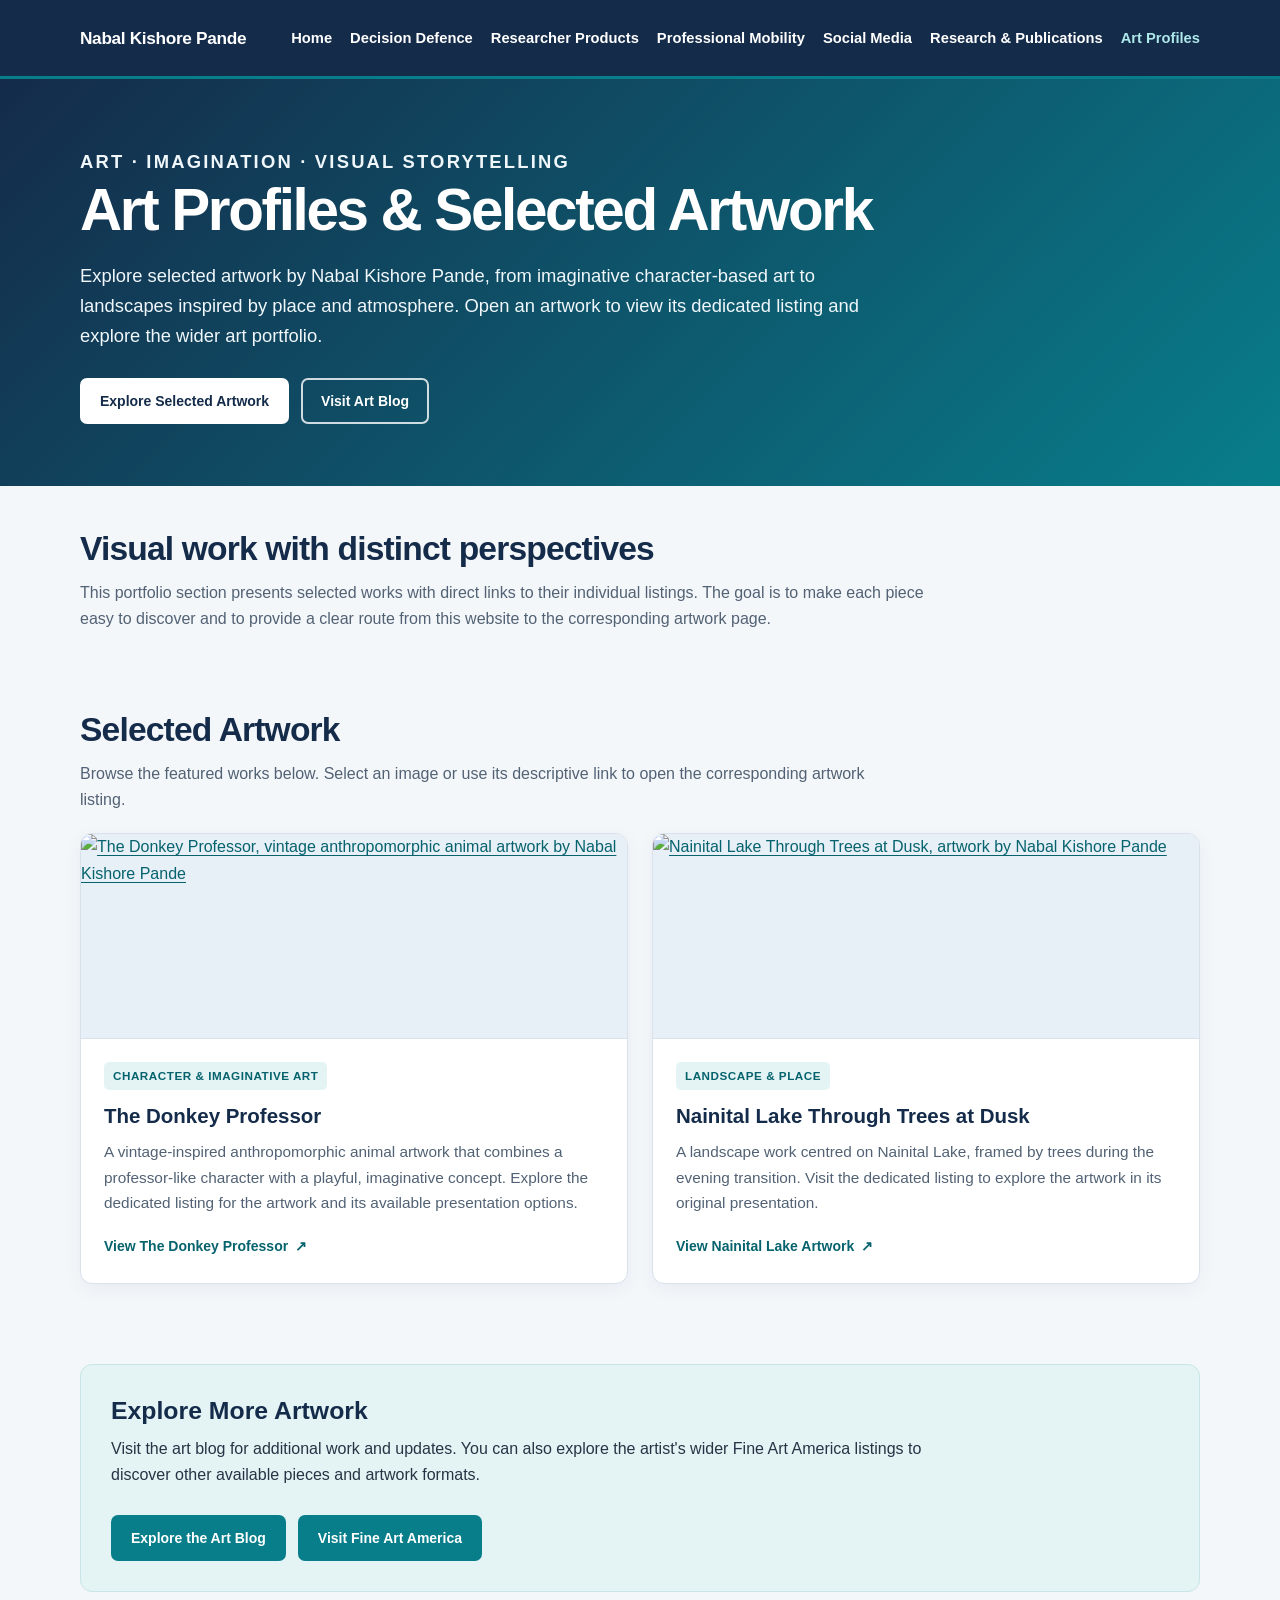
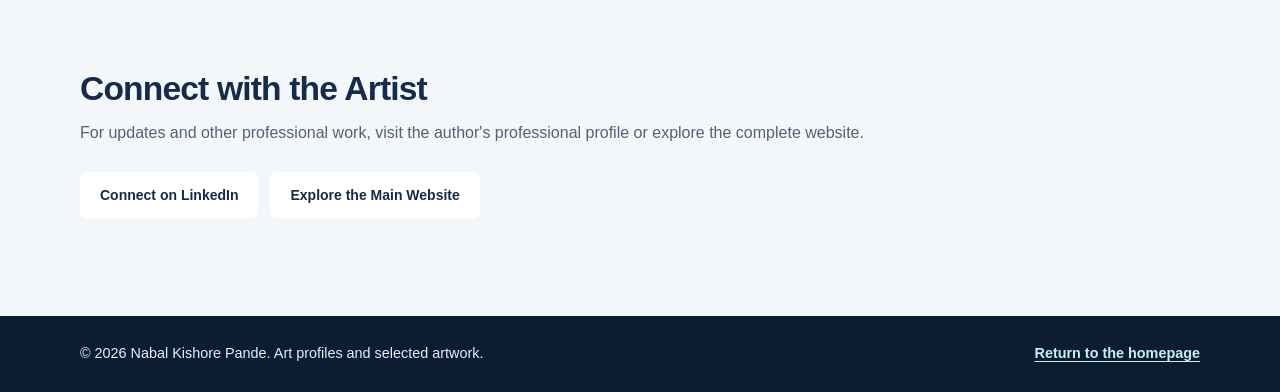
==== art-profiles/index.html @ e57d4ac9 "Add art profiles and portfolio page This commit adds a new HTML file for the art profiles page, incl" ====
<!DOCTYPE html>
<html lang="en">
<head>
  <meta charset="UTF-8">
  <meta name="viewport" content="width=device-width, initial-scale=1">

  <title>Art Profiles & Original Artwork | Nabal Kishore Pande</title>
  <meta name="description" content="Explore original artwork, visual storytelling, and selected art by Nabal Kishore Pande, including The Donkey Professor and Nainital Lake Through Trees at Dusk.">
  <meta name="robots" content="index, follow">
  <link rel="canonical" href="https://nabalkishorepande.github.io/art-profiles/">
  <meta name="theme-color" content="#142B4A">

  <meta property="og:type" content="website">
  <meta property="og:title" content="Art Profiles & Original Artwork | Nabal Kishore Pande">
  <meta property="og:description" content="Discover selected artwork, visual storytelling, and art portfolio links by Nabal Kishore Pande.">
  <meta property="og:url" content="https://nabalkishorepande.github.io/art-profiles/">

  <link rel="stylesheet" href="/styles.css">

  <style>
    :root {
      --navy: #142B4A;
      --navy-deep: #0C1C31;
      --teal: #087E8B;
      --teal-dark: #06636D;
      --page-bg: #F4F7FA;
      --white: #FFFFFF;
      --text: #263445;
      --muted: #526274;
      --border: #D9E2EC;
      --soft-blue: #E7EFF7;
      --soft-teal: #E4F3F4;
    }

    * {
      box-sizing: border-box;
    }

    html {
      scroll-behavior: smooth;
    }

    body {
      margin: 0;
      background: var(--page-bg);
      color: var(--text);
      font-family: Inter, -apple-system, BlinkMacSystemFont, "Segoe UI",
        Roboto, Arial, sans-serif;
      line-height: 1.65;
    }

    a {
      color: var(--teal-dark);
      text-underline-offset: 3px;
    }

    a:focus-visible {
      outline: 3px solid var(--teal);
      outline-offset: 4px;
      border-radius: 4px;
    }

    .page-shell {
      width: min(1120px, calc(100% - 40px));
      margin: 0 auto;
    }

    .site-header {
      background: var(--navy);
      color: var(--white);
    }

    .header-inner {
      width: min(1120px, calc(100% - 40px));
      min-height: 76px;
      margin: 0 auto;
      padding: 16px 0;
      display: flex;
      align-items: center;
      justify-content: space-between;
      gap: 24px;
      flex-wrap: wrap;
    }

    .brand {
      color: var(--white);
      text-decoration: none;
      font-size: 1.08rem;
      font-weight: 800;
      letter-spacing: -0.02em;
    }

    .nav {
      display: flex;
      align-items: center;
      flex-wrap: wrap;
      gap: 8px 18px;
    }

    .nav a {
      color: var(--white);
      text-decoration: none;
      font-size: 0.92rem;
      font-weight: 650;
    }

    .nav a:hover,
    .nav a[aria-current="page"] {
      color: #AEE8EA;
    }

    .hero {
      padding: 68px 0 62px;
      background: linear-gradient(135deg, #142B4A 0%, #087E8B 100%);
      color: var(--white);
    }

    .eyebrow {
      margin: 0 0 12px;
      color: #C6F1F0;
      font-size: 0.78rem;
      font-weight: 800;
      letter-spacing: 0.12em;
      text-transform: uppercase;
    }

    .hero h1 {
      max-width: 880px;
      margin: 0 0 18px;
      font-size: clamp(2.15rem, 5vw, 3.65rem);
      line-height: 1.12;
      letter-spacing: -0.04em;
    }

    .hero p {
      max-width: 790px;
      margin: 0;
      color: #F0F7FB;
      font-size: clamp(1rem, 2vw, 1.15rem);
    }

    .hero-actions {
      display: flex;
      flex-wrap: wrap;
      gap: 12px;
      margin-top: 26px;
    }

    .button {
      display: inline-flex;
      align-items: center;
      justify-content: center;
      min-height: 46px;
      padding: 11px 18px;
      border: 2px solid transparent;
      border-radius: 7px;
      background: var(--white);
      color: var(--navy);
      text-decoration: none;
      font-weight: 800;
      line-height: 1.3;
    }

    .button:hover {
      background: #EAF7F7;
    }

    .button-outline {
      border-color: rgba(255, 255, 255, 0.8);
      background: transparent;
      color: var(--white);
    }

    .button-outline:hover {
      background: rgba(255, 255, 255, 0.12);
      color: var(--white);
    }

    main {
      padding: 42px 0 66px;
    }

    .intro {
      max-width: 860px;
      margin-bottom: 34px;
    }

    .intro h2,
    .section-heading h2 {
      margin: 0 0 10px;
      color: var(--navy);
      font-size: clamp(1.55rem, 3vw, 2.1rem);
      line-height: 1.25;
      letter-spacing: -0.025em;
    }

    .intro p,
    .section-heading p {
      margin: 0;
      color: var(--muted);
    }

    .section {
      margin-top: 44px;
      scroll-margin-top: 24px;
    }

    .section-heading {
      max-width: 830px;
      margin-bottom: 20px;
    }

    .art-grid {
      display: grid;
      grid-template-columns: repeat(2, minmax(0, 1fr));
      gap: 24px;
    }

    .art-card {
      min-width: 0;
      overflow: hidden;
      border: 1px solid var(--border);
      border-radius: 12px;
      background: var(--white);
      box-shadow: 0 5px 18px rgba(20, 43, 74, 0.055);
    }

    .art-image-link {
      display: block;
      overflow: hidden;
      background: var(--soft-blue);
    }

    .art-image {
      display: block;
      width: 100%;
      aspect-ratio: 4 / 3;
      object-fit: cover;
      transition: transform 0.25s ease;
    }

    .art-image-link:hover .art-image {
      transform: scale(1.025);
    }

    .art-copy {
      padding: 23px;
    }

    .tag {
      display: inline-block;
      margin-bottom: 12px;
      padding: 4px 9px;
      border-radius: 5px;
      background: var(--soft-teal);
      color: var(--teal-dark);
      font-size: 0.73rem;
      font-weight: 800;
      letter-spacing: 0.045em;
      text-transform: uppercase;
    }

    .art-copy h3 {
      margin: 0 0 10px;
      color: var(--navy);
      font-size: 1.28rem;
      line-height: 1.35;
    }

    .art-copy p {
      margin: 0 0 18px;
      color: var(--muted);
      font-size: 0.96rem;
    }

    .card-link {
      display: inline-flex;
      align-items: center;
      gap: 7px;
      font-weight: 800;
      text-decoration: none;
    }

    .card-link:hover {
      text-decoration: underline;
    }

    .profile-band {
      margin-top: 48px;
      padding: 30px;
      border: 1px solid #C9E5E7;
      border-radius: 12px;
      background: var(--soft-teal);
    }

    .profile-band h2 {
      margin: 0 0 9px;
      color: var(--navy);
      font-size: 1.55rem;
      line-height: 1.3;
    }

    .profile-band p {
      max-width: 840px;
      margin: 0 0 18px;
      color: var(--text);
    }

    .profile-band .button {
      background: var(--teal);
      color: var(--white);
    }

    .profile-band .button:hover {
      background: var(--teal-dark);
    }

    .site-footer {
      padding: 26px 0;
      background: var(--navy-deep);
      color: #E7EEF6;
    }

    .footer-inner {
      width: min(1120px, calc(100% - 40px));
      margin: 0 auto;
      display: flex;
      align-items: center;
      justify-content: space-between;
      gap: 14px 24px;
      flex-wrap: wrap;
    }

    .footer-inner p {
      margin: 0;
      font-size: 0.9rem;
    }

    .footer-inner a {
      color: #C6F1F0;
    }

    @media (max-width: 800px) {
      .art-grid {
        grid-template-columns: 1fr;
      }
    }

    @media (max-width: 600px) {
      .page-shell,
      .header-inner,
      .footer-inner {
        width: min(100% - 32px, 1120px);
      }

      .header-inner {
        align-items: flex-start;
        gap: 13px;
      }

      .nav {
        gap: 10px 14px;
      }

      .nav a {
        font-size: 0.88rem;
      }

      .hero {
        padding: 49px 0 44px;
      }

      main {
        padding: 32px 0 48px;
      }

      .art-copy {
        padding: 20px;
      }

      .profile-band {
        padding: 23px;
      }
    }

    @media (prefers-reduced-motion: reduce) {
      html {
        scroll-behavior: auto;
      }

      .art-image {
        transition: none;
      }
    }
  </style>
</head>

<body>
  <header class="site-header">
    <div class="header-inner">
      <a class="brand" href="/" aria-label="Nabal Kishore Pande homepage">
        Nabal Kishore Pande
      </a>

      <nav class="nav" aria-label="Main navigation">
        <a href="/">Home</a>
        <a href="/decision-defence/">Decision Defence</a>
        <a href="/researcher-products/">Researcher Products</a>
        <a href="/professional-mobility/">Professional Mobility</a>
        <a href="/social-media/">Social Media</a>
        <a href="/research-profiles-publications/">Research & Publications</a>
        <a href="/art-profiles/" aria-current="page">Art Profiles</a>
      </nav>
    </div>
  </header>

  <section class="hero">
    <div class="page-shell">
      <p class="eyebrow">Art · Imagination · Visual Storytelling</p>
      <h1>Art Profiles & Selected Artwork</h1>
      <p>
        Explore selected artwork by Nabal Kishore Pande, from imaginative
        character-based art to landscapes inspired by place and atmosphere.
        Open an artwork to view its dedicated listing and explore the wider
        art portfolio.
      </p>

      <div class="hero-actions">
        <a class="button" href="#selected-artwork">Explore Selected Artwork</a>
        <a class="button button-outline"
           href="https://nabalartworks.blogspot.com/"
           target="_blank" rel="noopener noreferrer">
          Visit Art Blog
        </a>
      </div>
    </div>
  </section>

  <main>
    <div class="page-shell">
      <section class="intro" aria-labelledby="art-overview-heading">
        <h2 id="art-overview-heading">Visual work with distinct perspectives</h2>
        <p>
          This portfolio section presents selected works with direct links to
          their individual listings. The goal is to make each piece easy to
          discover and to provide a clear route from this website to the
          corresponding artwork page.
        </p>
      </section>

      <section class="section" id="selected-artwork" aria-labelledby="selected-art-heading">
        <div class="section-heading">
          <h2 id="selected-art-heading">Selected Artwork</h2>
          <p>
            Browse the featured works below. Select an image or use its
            descriptive link to open the corresponding artwork listing.
          </p>
        </div>

        <div class="art-grid">
          <article class="art-card">
            <a class="art-image-link"
               href="https://fineartamerica.com/featured/the-donkey-professor-vintage-anthropomorphic-animal-art-nabal-kishore-pande.html"
               target="_blank" rel="noopener noreferrer"
               aria-label="Open The Donkey Professor artwork listing">
              <img
                class="art-image"
                src="https://images.fineartamerica.com/images/artworkimages/mediumlarge/3/the-donkey-professor-vintage-anthropomorphic-animal-art-nabal-kishore-pande.jpg"
                alt="The Donkey Professor, vintage anthropomorphic animal artwork by Nabal Kishore Pande"
                loading="lazy"
                decoding="async">
            </a>

            <div class="art-copy">
              <span class="tag">Character & Imaginative Art</span>
              <h3>The Donkey Professor</h3>
              <p>
                A vintage-inspired anthropomorphic animal artwork that combines
                a professor-like character with a playful, imaginative concept.
                Explore the dedicated listing for the artwork and its available
                presentation options.
              </p>
              <a class="card-link"
                 href="https://fineartamerica.com/featured/the-donkey-professor-vintage-anthropomorphic-animal-art-nabal-kishore-pande.html"
                 target="_blank" rel="noopener noreferrer">
                View The Donkey Professor <span aria-hidden="true">↗</span>
              </a>
            </div>
          </article>

          <article class="art-card">
            <a class="art-image-link"
               href="https://fineartamerica.com/featured/nainital-lake-through-trees-at-dusk-nabal-kishore-pande.html"
               target="_blank" rel="noopener noreferrer"
               aria-label="Open Nainital Lake Through Trees at Dusk artwork listing">
              <img
                class="art-image"
                src="https://images.fineartamerica.com/images/artworkimages/mediumlarge/3/nainital-lake-through-trees-at-dusk-nabal-kishore-pande.jpg"
                alt="Nainital Lake Through Trees at Dusk, artwork by Nabal Kishore Pande"
                loading="lazy"
                decoding="async">
            </a>

            <div class="art-copy">
              <span class="tag">Landscape & Place</span>
              <h3>Nainital Lake Through Trees at Dusk</h3>
              <p>
                A landscape work centred on Nainital Lake, framed by trees
                during the evening transition. Visit the dedicated listing
                to explore the artwork in its original presentation.
              </p>
              <a class="card-link"
                 href="https://fineartamerica.com/featured/nainital-lake-through-trees-at-dusk-nabal-kishore-pande.html"
                 target="_blank" rel="noopener noreferrer">
                View Nainital Lake Artwork <span aria-hidden="true">↗</span>
              </a>
            </div>
          </article>
        </div>
      </section>

      <section class="profile-band" aria-labelledby="more-art-heading">
        <h2 id="more-art-heading">Explore More Artwork</h2>
        <p>
          Visit the art blog for additional work and updates. You can also
          explore the artist's wider Fine Art America listings to discover
          other available pieces and artwork formats.
        </p>
        <div class="hero-actions">
          <a class="button"
             href="https://nabalartworks.blogspot.com/"
             target="_blank" rel="noopener noreferrer">
            Explore the Art Blog
          </a>
          <a class="button"
             href="https://fineartamerica.com/"
             target="_blank" rel="noopener noreferrer">
            Visit Fine Art America
          </a>
        </div>
      </section>

      <section class="section" aria-labelledby="connect-heading">
        <div class="section-heading">
          <h2 id="connect-heading">Connect with the Artist</h2>
          <p>
            For updates and other professional work, visit the author's
            professional profile or explore the complete website.
          </p>
        </div>
        <div class="hero-actions">
          <a class="button"
             href="https://www.linkedin.com/in/nabal-kishore-pande/"
             target="_blank" rel="noopener noreferrer">
            Connect on LinkedIn
          </a>
          <a class="button"
             href="https://nabalkishorepande.github.io/">
            Explore the Main Website
          </a>
        </div>
      </section>
    </div>
  </main>

  <footer class="site-footer">
    <div class="footer-inner">
      <p>© <span id="year">2026</span> Nabal Kishore Pande. Art profiles and selected artwork.</p>
      <p><a href="/">Return to the homepage</a></p>
    </div>
  </footer>

  <script>
    document.getElementById("year").textContent = new Date().getFullYear();
  </script>
</body>
</html>
---- styles.css ----
/* =========================================================
   NABAL KISHORE PANDE
   Shared responsive design system
   Palette: Navy, Teal, White and Light Grey
   ========================================================= */

:root {
  --navy: #142B4A;
  --navy-dark: #0C1C31;
  --teal: #087E8B;
  --teal-dark: #06636D;
  --background: #F4F7FA;
  --white: #FFFFFF;
  --text: #263445;
  --muted: #526274;
  --border: #D9E2EC;
  --soft-blue: #E7EFF7;
  --soft-teal: #E4F3F4;
  --accent-gold: #B87919;

  --radius-small: 9px;
  --radius-medium: 14px;
  --radius-large: 20px;

  --shadow-card: 0 8px 26px rgba(20, 43, 74, 0.07);
  --content-width: 1120px;
}

/* Reset and foundations */

* {
  box-sizing: border-box;
}

html {
  scroll-behavior: smooth;
  scroll-padding-top: 90px;
}

body {
  margin: 0;
  background: var(--background);
  color: var(--text);
  font-family: Inter, Arial, sans-serif;
  font-size: 16px;
  line-height: 1.7;
  overflow-wrap: break-word;
}

img,
svg,
video {
  display: block;
  max-width: 100%;
}

img {
  height: auto;
}

a {
  color: var(--teal-dark);
  text-underline-offset: 4px;
}

a:hover {
  color: var(--navy);
}

a:focus-visible,
button:focus-visible,
input:focus-visible,
textarea:focus-visible,
select:focus-visible {
  outline: 3px solid var(--accent-gold);
  outline-offset: 4px;
}

button,
input,
textarea,
select {
  font: inherit;
}

button,
.button {
  cursor: pointer;
}

::selection {
  background: var(--soft-teal);
  color: var(--navy-dark);
}

/* Main layout */

.container,
.site-container,
.page-container {
  width: min(var(--content-width), calc(100% - 36px));
  margin-inline: auto;
}

main {
  min-width: 0;
}

section {
  scroll-margin-top: 90px;
}

.section {
  padding-block: 32px;
}

.section + .section {
  margin-top: 0;
}

.section-heading {
  max-width: 780px;
  margin-bottom: 24px;
}

.section-heading h2 {
  margin: 0 0 10px;
  color: var(--navy);
  font-size: clamp(25px, 3vw, 34px);
  line-height: 1.25;
  letter-spacing: -0.6px;
}

.section-heading p {
  margin: 0;
  color: var(--muted);
}

/* Header and navigation */

.site-header {
  position: relative;
  z-index: 10;
  background: var(--navy-dark);
  color: var(--white);
  border-bottom: 3px solid var(--teal);
}

.header-inner {
  min-height: 76px;
  display: flex;
  align-items: center;
  justify-content: space-between;
  gap: 24px;
  padding-block: 14px;
}

.brand,
.site-brand {
  color: var(--white);
  font-size: 18px;
  font-weight: 800;
  line-height: 1.3;
  text-decoration: none;
  letter-spacing: -0.3px;
}

.brand span,
.site-brand span {
  display: block;
  margin-top: 4px;
  color: #D3E3F2;
  font-size: 11px;
  font-weight: 500;
  letter-spacing: 1.2px;
  text-transform: uppercase;
}

.nav,
.main-nav,
.site-nav {
  display: flex;
  flex-wrap: wrap;
  align-items: center;
  gap: 6px 16px;
}

.nav a,
.main-nav a,
.site-nav a {
  min-height: 40px;
  display: inline-flex;
  align-items: center;
  color: var(--white);
  font-size: 13px;
  font-weight: 600;
  text-decoration: none;
}

.nav a:hover,
.main-nav a:hover,
.site-nav a:hover {
  color: #A9E4E8;
}

/* Page introductions */

.hero,
.page-hero {
  padding-block: 42px 24px;
}

.page-hero {
  background: var(--soft-blue);
  border-bottom: 1px solid var(--border);
}

.hero-inner,
.page-hero-inner {
  width: min(var(--content-width), calc(100% - 36px));
  margin-inline: auto;
}

.page-hero h1 {
  max-width: 900px;
  margin: 0 0 12px;
  color: var(--navy);
  font-size: clamp(30px, 4.5vw, 44px);
  line-height: 1.2;
  letter-spacing: -1px;
}

.page-hero p {
  max-width: 780px;
  margin: 0;
  color: var(--muted);
  font-size: 17px;
}

/* Author profile and portrait */

.profile-box,
.author-profile {
  display: grid;
  grid-template-columns: 270px minmax(0, 1fr);
  align-items: center;
  gap: 34px;
  padding: 30px;
  background: var(--white);
  border: 1px solid var(--border);
  border-radius: var(--radius-large);
  box-shadow: var(--shadow-card);
}

.portrait-wrap,
.profile-image-wrap {
  overflow: hidden;
  background: var(--soft-blue);
  border: 1px solid var(--border);
  border-radius: var(--radius-medium);
}

.portrait,
.profile-image {
  width: 100%;
  aspect-ratio: 4 / 5;
  object-fit: cover;
  object-position: center top;
}

.eyebrow,
.section-kicker {
  margin: 0 0 8px;
  color: var(--teal-dark);
  font-size: 12px;
  font-weight: 800;
  letter-spacing: 1.5px;
  text-transform: uppercase;
}

.profile-box h1,
.author-profile h1 {
  margin: 0 0 10px;
  color: var(--navy);
  font-size: clamp(30px, 4.5vw, 44px);
  line-height: 1.2;
  letter-spacing: -1px;
}

.role,
.profile-role {
  margin: 0 0 16px;
  color: var(--teal-dark);
  font-size: 17px;
  font-weight: 700;
}

.bio,
.profile-bio {
  max-width: 720px;
  margin: 0 0 18px;
}

/* Buttons and link groups */

.profile-links,
.button-group,
.cta-group {
  display: flex;
  flex-wrap: wrap;
  align-items: center;
  gap: 10px;
  margin-top: 20px;
}

.button,
.btn,
.cta-button {
  min-height: 44px;
  display: inline-flex;
  align-items: center;
  justify-content: center;
  padding: 10px 17px;
  border: 1px solid var(--teal);
  border-radius: var(--radius-small);
  background: var(--teal);
  color: var(--white);
  text-align: center;
  text-decoration: none;
  font-size: 14px;
  font-weight: 700;
  line-height: 1.4;
  transition: background 0.2s ease, transform 0.2s ease;
}

.button:hover,
.btn:hover,
.cta-button:hover {
  background: var(--teal-dark);
  border-color: var(--teal-dark);
  color: var(--white);
  transform: translateY(-1px);
}

.button-secondary,
.btn-secondary {
  background: var(--white);
  color: var(--navy);
  border-color: var(--border);
}

.button-secondary:hover,
.btn-secondary:hover {
  background: var(--soft-blue);
  color: var(--navy);
  border-color: #B8C9D9;
}

.text-link,
.card-link {
  color: var(--teal-dark);
  font-size: 14px;
  font-weight: 800;
  text-decoration-thickness: 1px;
  text-underline-offset: 4px;
}

/* Cards and responsive grids */

.grid,
.card-grid,
.product-grid,
.resource-grid,
.art-grid {
  display: grid;
  grid-template-columns: repeat(3, minmax(0, 1fr));
  gap: 18px;
}

.card,
.content-card,
.product-card,
.resource-card,
.art-card {
  min-width: 0;
  overflow: hidden;
  background: var(--white);
  border: 1px solid var(--border);
  border-radius: var(--radius-medium);
  box-shadow: var(--shadow-card);
}

.card-body,
.card-content,
.product-card-body {
  padding: 21px;
}

.card h3,
.content-card h3,
.product-card h3,
.resource-card h3,
.art-card h3 {
  margin: 0 0 9px;
  color: var(--navy);
  font-size: 19px;
  line-height: 1.35;
}

.card p,
.content-card p,
.product-card p,
.resource-card p,
.art-card p {
  margin: 0 0 16px;
  color: var(--muted);
  font-size: 14px;
}

.card-image,
.product-image,
.resource-image,
.art-image {
  width: 100%;
  height: 205px;
  object-fit: cover;
  background: var(--soft-blue);
  border-bottom: 1px solid var(--border);
}

.product-image {
  object-fit: contain;
  padding: 12px;
  background: #F0F3F7;
}

/* Four-column profiles and small information boxes */

.profile-grid,
.stats-grid,
.trust-strip {
  display: grid;
  grid-template-columns: repeat(4, minmax(0, 1fr));
  gap: 14px;
}

.profile-card,
.stat-card,
.trust-item {
  min-width: 0;
  padding: 18px;
  background: var(--white);
  border: 1px solid var(--border);
  border-radius: var(--radius-medium);
}

.profile-card h3,
.stat-card h3 {
  margin: 0 0 7px;
  color: var(--navy);
  font-size: 17px;
}

.profile-card p,
.stat-card p {
  margin: 0 0 12px;
  color: var(--muted);
  font-size: 13px;
}

.profile-card a {
  font-size: 13px;
  font-weight: 800;
}

.trust-item {
  background: var(--soft-blue);
  border-color: transparent;
  text-align: center;
}

.trust-item strong {
  display: block;
  color: var(--navy);
  font-size: 15px;
}

.trust-item span {
  display: block;
  margin-top: 3px;
  color: var(--muted);
  font-size: 12px;
  line-height: 1.5;
}

/* Highlight panels and calls to action */

.feature-band,
.cta-panel {
  display: grid;
  grid-template-columns: 1.5fr 1fr;
  align-items: center;
  gap: 24px;
  padding: 30px;
  background: var(--navy);
  color: var(--white);
  border-radius: var(--radius-large);
}

.feature-band h2,
.cta-panel h2 {
  margin: 0 0 10px;
  color: var(--white);
  font-size: clamp(24px, 3vw, 30px);
}

.feature-band p,
.cta-panel p {
  margin: 0;
  color: #E0EAF4;
}

.feature-band .button,
.cta-panel .button {
  justify-self: start;
  background: var(--white);
  color: var(--navy);
  border-color: var(--white);
}

.feature-band .button:hover,
.cta-panel .button:hover {
  background: var(--soft-teal);
}

/* Notes, notices and information panels */

.note,
.info-panel,
.notice {
  margin-top: 20px;
  padding: 17px 20px;
  border-left: 4px solid var(--teal);
  border-radius: 0 var(--radius-small) var(--radius-small) 0;
  background: var(--soft-teal);
  color: var(--text);
  font-size: 14px;
}

.soft-panel {
  padding: 22px;
  background: var(--soft-blue);
  border: 1px solid var(--border);
  border-radius: var(--radius-medium);
}

/* Lists */

.clean-list,
.resource-list {
  padding-left: 21px;
}

.clean-list li,
.resource-list li {
  margin-bottom: 9px;
}

.tag,
.category-label {
  display: inline-flex;
  align-items: center;
  padding: 5px 9px;
  border-radius: 999px;
  background: var(--soft-teal);
  color: var(--teal-dark);
  font-size: 12px;
  font-weight: 700;
}

/* Tables */

.table-wrap {
  width: 100%;
  overflow-x: auto;
  border: 1px solid var(--border);
  border-radius: var(--radius-medium);
  background: var(--white);
}

table {
  width: 100%;
  border-collapse: collapse;
  text-align: left;
}

th,
td {
  padding: 13px 15px;
  border-bottom: 1px solid var(--border);
  vertical-align: top;
}

th {
  background: var(--soft-blue);
  color: var(--navy);
  font-size: 14px;
}

td {
  font-size: 14px;
}

tr:last-child td {
  border-bottom: 0;
}

/* Footer */

.site-footer {
  padding: 28px 0;
  background: var(--navy-dark);
  color: #E4EDF7;
}

.footer-inner {
  display: flex;
  flex-wrap: wrap;
  align-items: center;
  justify-content: space-between;
  gap: 14px 24px;
}

.site-footer p {
  margin: 0;
  font-size: 13px;
}

.site-footer a {
  color: #A9E4E8;
  font-weight: 600;
}

/* Forms */

input,
textarea,
select {
  width: 100%;
  min-height: 44px;
  padding: 10px 12px;
  border: 1px solid var(--border);
  border-radius: var(--radius-small);
  background: var(--white);
  color: var(--text);
}

textarea {
  min-height: 120px;
  resize: vertical;
}

label {
  display: block;
  margin-bottom: 6px;
  color: var(--navy);
  font-size: 14px;
  font-weight: 700;
}

/* Tablet */

@media (max-width: 850px) {
  .header-inner {
    align-items: flex-start;
    flex-direction: column;
    gap: 12px;
  }

  .nav,
  .main-nav,
  .site-nav {
    gap: 8px 15px;
  }

  .profile-box,
  .author-profile {
    grid-template-columns: 220px minmax(0, 1fr);
    gap: 24px;
  }

  .grid,
  .card-grid,
  .product-grid,
  .resource-grid,
  .art-grid {
    grid-template-columns: repeat(2, minmax(0, 1fr));
  }

  .profile-grid,
  .stats-grid,
  .trust-strip {
    grid-template-columns: repeat(2, minmax(0, 1fr));
  }

  .feature-band,
  .cta-panel {
    grid-template-columns: 1fr;
  }
}

/* Mobile */

@media (max-width: 600px) {
  html {
    scroll-padding-top: 20px;
  }

  .container,
  .site-container,
  .page-container,
  .hero-inner,
  .page-hero-inner {
    width: min(100% - 24px, var(--content-width));
  }

  .header-inner {
    padding-block: 16px;
  }

  .nav,
  .main-nav,
  .site-nav {
    display: grid;
    grid-template-columns: repeat(2, minmax(0, 1fr));
    width: 100%;
  }

  .nav a,
  .main-nav a,
  .site-nav a {
    min-height: 42px;
    font-size: 13px;
  }

  .hero,
  .page-hero {
    padding-block: 22px;
  }

  .profile-box,
  .author-profile {
    grid-template-columns: 1fr;
    gap: 20px;
    padding: 18px;
  }

  .portrait-wrap,
  .profile-image-wrap {
    max-width: 260px;
  }

  .portrait,
  .profile-image {
    aspect-ratio: 4 / 4.5;
  }

  .profile-box h1,
  .author-profile h1,
  .page-hero h1 {
    font-size: 32px;
  }

  .section {
    padding-block: 24px;
  }

  .grid,
  .card-grid,
  .product-grid,
  .resource-grid,
  .art-grid,
  .profile-grid,
  .stats-grid,
  .trust-strip {
    grid-template-columns: 1fr;
  }

  .card-image,
  .product-image,
  .resource-image,
  .art-image {
    height: 220px;
  }

  .feature-band,
  .cta-panel {
    grid-template-columns: 1fr;
    gap: 18px;
    padding: 23px;
  }

  .profile-links,
  .button-group,
  .cta-group {
    align-items: stretch;
    flex-direction: column;
  }

  .profile-links .button,
  .button-group .button,
  .cta-group .button {
    width: 100%;
  }

  .footer-inner {
    align-items: flex-start;
    flex-direction: column;
  }

  th,
  td {
    padding: 10px;
  }
}

/* Reduced motion accessibility */

@media (prefers-reduced-motion: reduce) {
  html {
    scroll-behavior: auto;
  }

  *,
  *::before,
  *::after {
    transition-duration: 0.01ms !important;
    animation-duration: 0.01ms !important;
  }
}
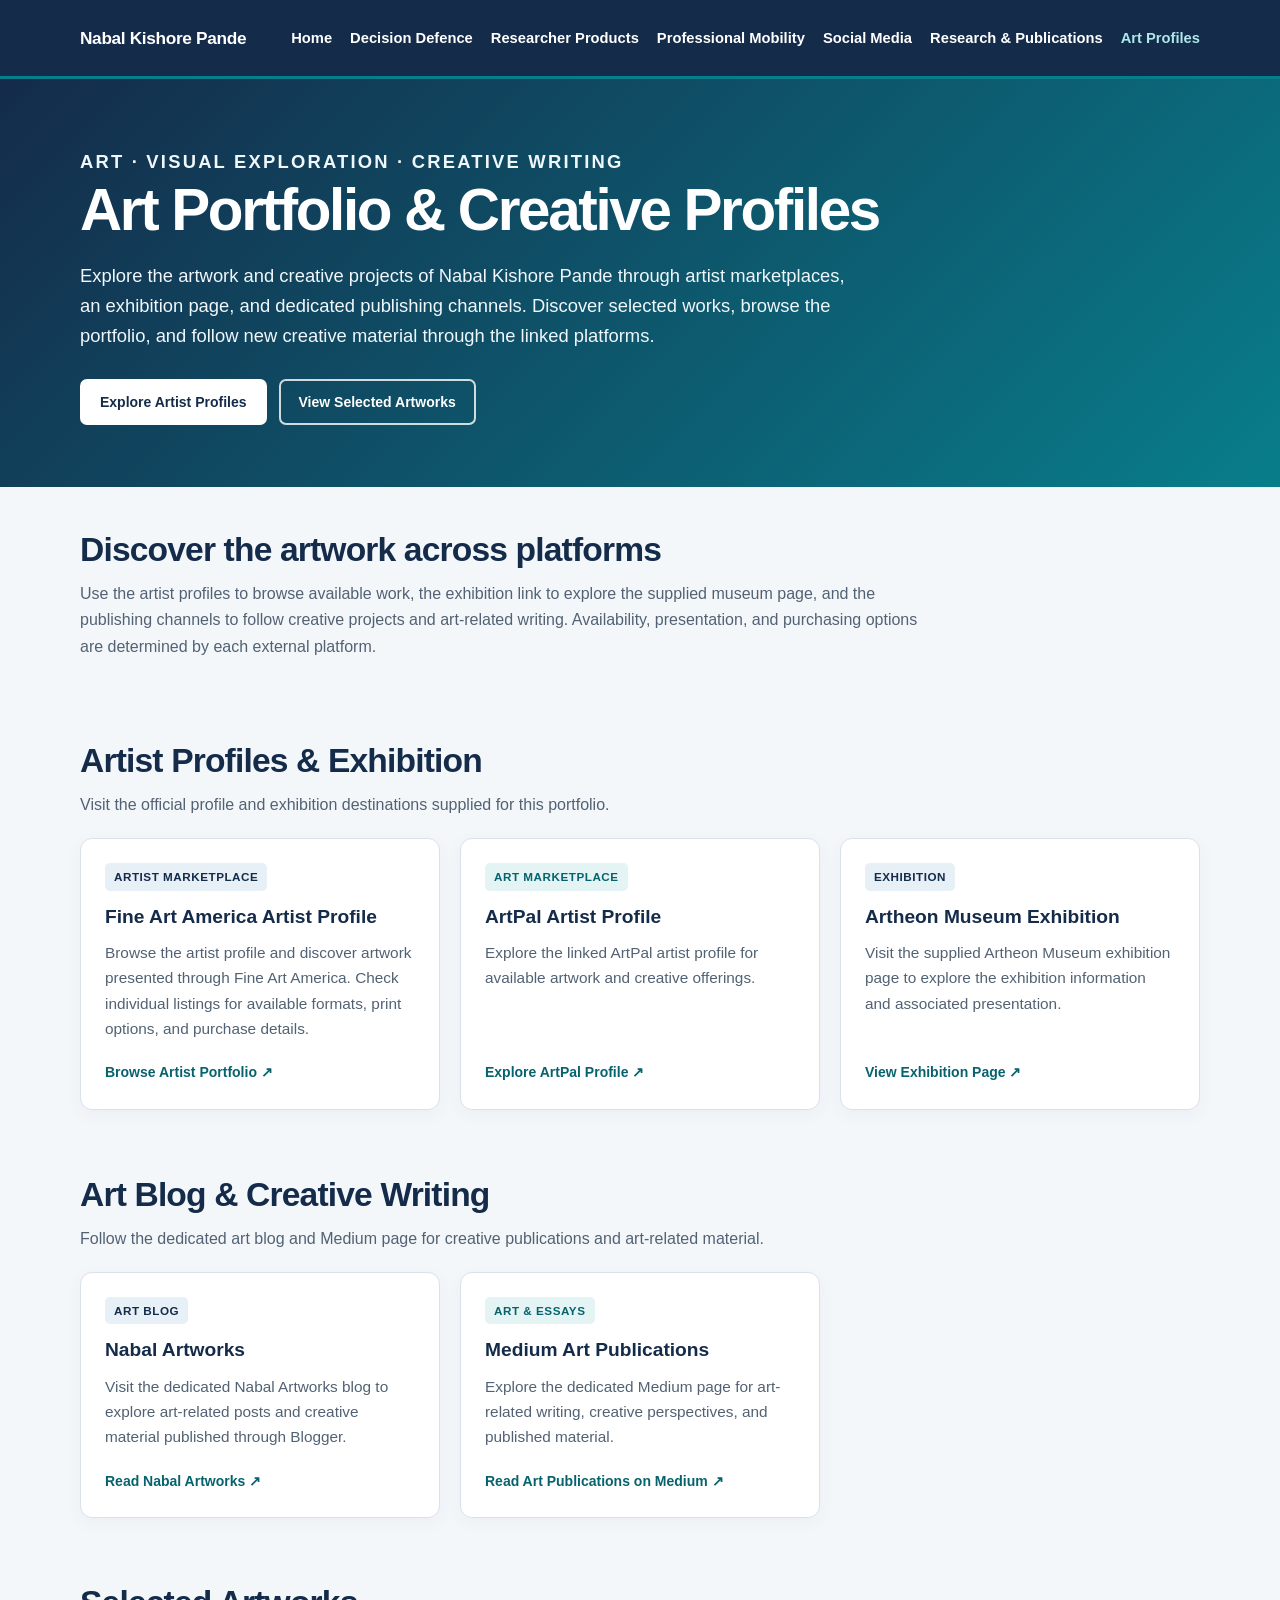
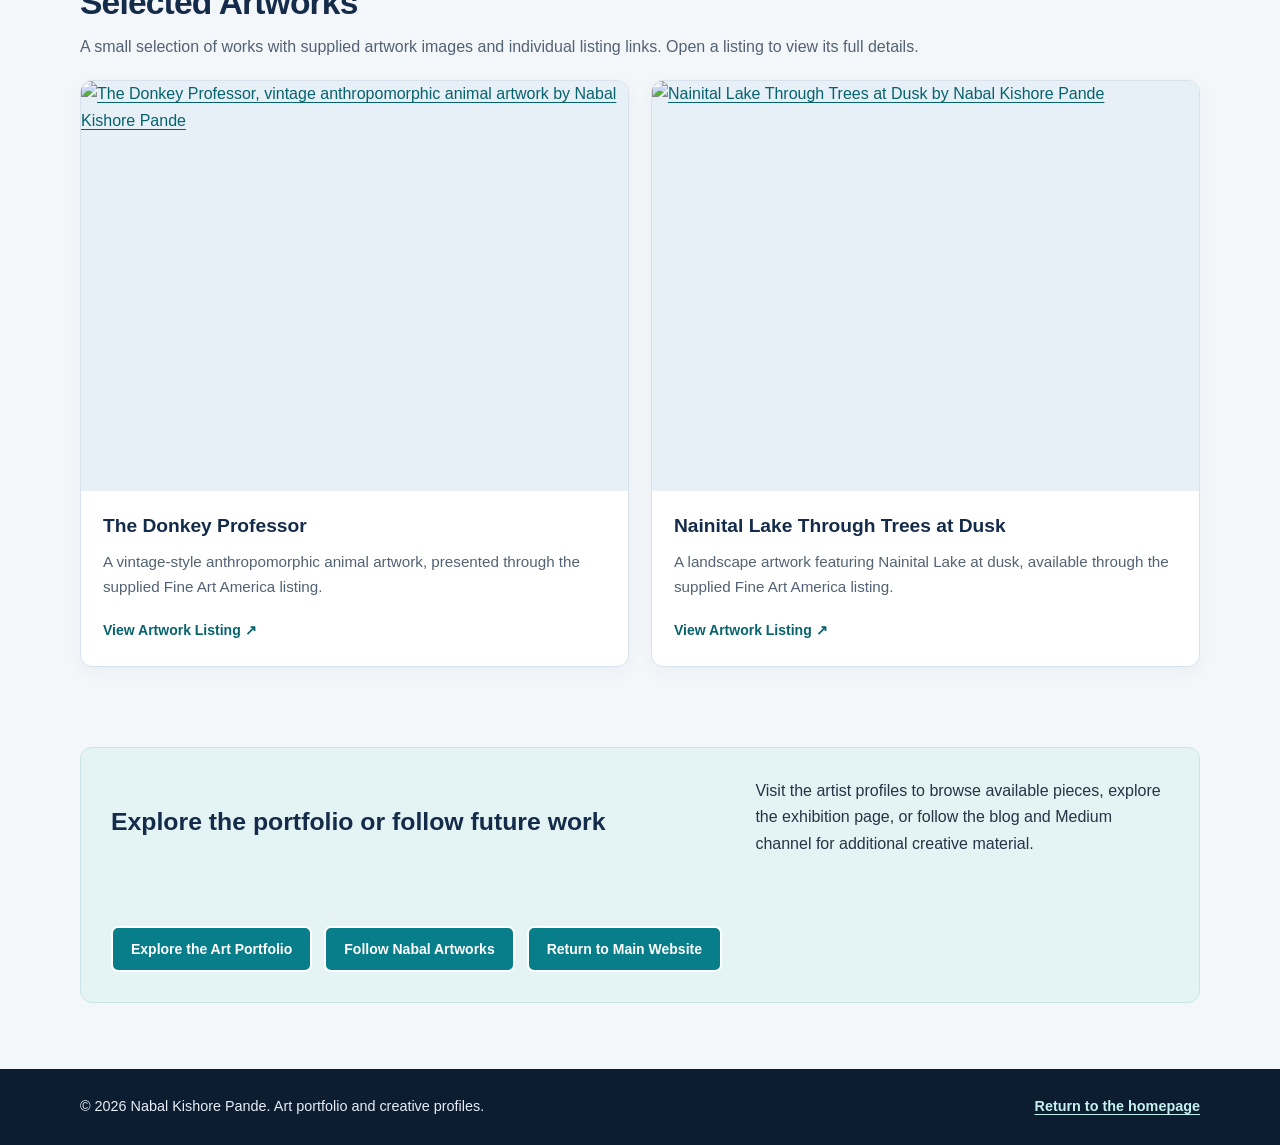
==== commit 1aba8f49: "Add art profiles and creative portfolio page Updated the title and meta descriptions for improved SE" ====
--- a/art-profiles/index.html
+++ b/art-profiles/index.html
@@ -5,15 +5,15 @@
   <meta charset="UTF-8">
   <meta name="viewport" content="width=device-width, initial-scale=1">
 
-  <title>Art Profiles & Original Artwork | Nabal Kishore Pande</title>
-  <meta name="description" content="Explore original artwork, visual storytelling, and selected art by Nabal Kishore Pande, including The Donkey Professor and Nainital Lake Through Trees at Dusk.">
+  <title>Art Portfolio & Artist Profiles | Nabal Kishore Pande</title>
+  <meta name="description" content="Explore the art portfolio of Nabal Kishore Pande through Fine Art America, ArtPal, Artheon Museum, the Nabal Artworks blog, and Medium art publications. Discover artworks and creative projects.">
   <meta name="robots" content="index, follow">
   <link rel="canonical" href="https://nabalkishorepande.github.io/art-profiles/">
   <meta name="theme-color" content="#142B4A">
 
   <meta property="og:type" content="website">
-  <meta property="og:title" content="Art Profiles & Original Artwork | Nabal Kishore Pande">
-  <meta property="og:description" content="Discover selected artwork, visual storytelling, and art portfolio links by Nabal Kishore Pande.">
+  <meta property="og:title" content="Art Portfolio & Artist Profiles | Nabal Kishore Pande">
+  <meta property="og:description" content="Discover artwork, artist profiles, exhibition material, and creative writing by Nabal Kishore Pande.">
   <meta property="og:url" content="https://nabalkishorepande.github.io/art-profiles/">
 
   <link rel="stylesheet" href="/styles.css">
@@ -126,7 +126,7 @@
     }
 
     .hero h1 {
-      max-width: 880px;
+      max-width: 850px;
       margin: 0 0 18px;
       font-size: clamp(2.15rem, 5vw, 3.65rem);
       line-height: 1.12;
@@ -144,7 +144,7 @@
       display: flex;
       flex-wrap: wrap;
       gap: 12px;
-      margin-top: 26px;
+      margin-top: 27px;
     }
 
     .button {
@@ -183,7 +183,7 @@
 
     .intro {
       max-width: 860px;
-      margin-bottom: 34px;
+      margin-bottom: 35px;
     }
 
     .intro h2,
@@ -202,91 +202,114 @@
     }
 
     .section {
-      margin-top: 44px;
+      margin-top: 48px;
       scroll-margin-top: 24px;
     }
 
     .section-heading {
-      max-width: 830px;
+      max-width: 850px;
       margin-bottom: 20px;
     }
 
-    .art-grid {
+    .card-grid {
+      display: grid;
+      grid-template-columns: repeat(3, minmax(0, 1fr));
+      gap: 20px;
+    }
+
+    .card {
+      display: flex;
+      flex-direction: column;
+      align-items: flex-start;
+      min-width: 0;
+      padding: 24px;
+      border: 1px solid var(--border);
+      border-radius: 12px;
+      background: var(--white);
+      box-shadow: 0 5px 18px rgba(20, 43, 74, 0.045);
+    }
+
+    .tag {
+      display: inline-block;
+      margin-bottom: 13px;
+      padding: 4px 9px;
+      border-radius: 5px;
+      background: var(--soft-blue);
+      color: var(--navy);
+      font-size: 0.73rem;
+      font-weight: 800;
+      letter-spacing: 0.045em;
+      text-transform: uppercase;
+    }
+
+    .card:nth-child(3n + 2) .tag {
+      background: var(--soft-teal);
+      color: var(--teal-dark);
+    }
+
+    .card h3 {
+      margin: 0 0 10px;
+      color: var(--navy);
+      font-size: 1.2rem;
+      line-height: 1.38;
+    }
+
+    .card p {
+      margin: 0 0 20px;
+      color: var(--muted);
+      font-size: 0.96rem;
+    }
+
+    .card-link {
+      margin-top: auto;
+      font-weight: 800;
+      text-decoration: none;
+    }
+
+    .card-link:hover {
+      text-decoration: underline;
+    }
+
+    .artwork-grid {
       display: grid;
       grid-template-columns: repeat(2, minmax(0, 1fr));
-      gap: 24px;
-    }
-
-    .art-card {
-      min-width: 0;
+      gap: 22px;
+    }
+
+    .artwork-card {
       overflow: hidden;
       border: 1px solid var(--border);
       border-radius: 12px;
       background: var(--white);
-      box-shadow: 0 5px 18px rgba(20, 43, 74, 0.055);
-    }
-
-    .art-image-link {
-      display: block;
-      overflow: hidden;
-      background: var(--soft-blue);
-    }
-
-    .art-image {
+      box-shadow: 0 5px 18px rgba(20, 43, 74, 0.045);
+    }
+
+    .artwork-card img {
       display: block;
       width: 100%;
       aspect-ratio: 4 / 3;
       object-fit: cover;
-      transition: transform 0.25s ease;
-    }
-
-    .art-image-link:hover .art-image {
-      transform: scale(1.025);
-    }
-
-    .art-copy {
-      padding: 23px;
-    }
-
-    .tag {
-      display: inline-block;
-      margin-bottom: 12px;
-      padding: 4px 9px;
-      border-radius: 5px;
-      background: var(--soft-teal);
-      color: var(--teal-dark);
-      font-size: 0.73rem;
-      font-weight: 800;
-      letter-spacing: 0.045em;
-      text-transform: uppercase;
-    }
-
-    .art-copy h3 {
-      margin: 0 0 10px;
+      background: var(--soft-blue);
+    }
+
+    .artwork-content {
+      padding: 22px;
+    }
+
+    .artwork-content h3 {
+      margin: 0 0 9px;
       color: var(--navy);
-      font-size: 1.28rem;
-      line-height: 1.35;
-    }
-
-    .art-copy p {
+      font-size: 1.2rem;
+      line-height: 1.4;
+    }
+
+    .artwork-content p {
       margin: 0 0 18px;
       color: var(--muted);
-      font-size: 0.96rem;
-    }
-
-    .card-link {
-      display: inline-flex;
-      align-items: center;
-      gap: 7px;
-      font-weight: 800;
-      text-decoration: none;
-    }
-
-    .card-link:hover {
-      text-decoration: underline;
-    }
-
-    .profile-band {
+      font-size: 0.95rem;
+    }
+
+    .feature-band {
       margin-top: 48px;
       padding: 30px;
       border: 1px solid #C9E5E7;
@@ -294,25 +317,25 @@
       background: var(--soft-teal);
     }
 
-    .profile-band h2 {
+    .feature-band h2 {
       margin: 0 0 9px;
       color: var(--navy);
       font-size: 1.55rem;
       line-height: 1.3;
     }
 
-    .profile-band p {
-      max-width: 840px;
+    .feature-band p {
+      max-width: 850px;
       margin: 0 0 18px;
       color: var(--text);
     }
 
-    .profile-band .button {
+    .feature-band .button {
       background: var(--teal);
       color: var(--white);
     }
 
-    .profile-band .button:hover {
+    .feature-band .button:hover {
       background: var(--teal-dark);
     }
 
@@ -341,9 +364,9 @@
       color: #C6F1F0;
     }
 
-    @media (max-width: 800px) {
-      .art-grid {
-        grid-template-columns: 1fr;
+    @media (max-width: 900px) {
+      .card-grid {
+        grid-template-columns: repeat(2, minmax(0, 1fr));
       }
     }
 
@@ -375,11 +398,21 @@
         padding: 32px 0 48px;
       }
 
-      .art-copy {
-        padding: 20px;
-      }
-
-      .profile-band {
+      .card-grid,
+      .artwork-grid {
+        grid-template-columns: 1fr;
+        gap: 14px;
+      }
+
+      .card {
+        padding: 21px;
+      }
+
+      .artwork-content {
+        padding: 19px;
+      }
+
+      .feature-band {
         padding: 23px;
       }
     }
@@ -387,10 +420,6 @@
     @media (prefers-reduced-motion: reduce) {
       html {
         scroll-behavior: auto;
-      }
-
-      .art-image {
-        transition: none;
       }
     }
   </style>
@@ -417,22 +446,18 @@
 
   <section class="hero">
     <div class="page-shell">
-      <p class="eyebrow">Art · Imagination · Visual Storytelling</p>
-      <h1>Art Profiles & Selected Artwork</h1>
+      <p class="eyebrow">Art · Visual Exploration · Creative Writing</p>
+      <h1>Art Portfolio & Creative Profiles</h1>
       <p>
-        Explore selected artwork by Nabal Kishore Pande, from imaginative
-        character-based art to landscapes inspired by place and atmosphere.
-        Open an artwork to view its dedicated listing and explore the wider
-        art portfolio.
+        Explore the artwork and creative projects of Nabal Kishore Pande
+        through artist marketplaces, an exhibition page, and dedicated
+        publishing channels. Discover selected works, browse the portfolio,
+        and follow new creative material through the linked platforms.
       </p>
 
       <div class="hero-actions">
-        <a class="button" href="#selected-artwork">Explore Selected Artwork</a>
-        <a class="button button-outline"
-           href="https://nabalartworks.blogspot.com/"
-           target="_blank" rel="noopener noreferrer">
-          Visit Art Blog
-        </a>
+        <a class="button" href="#artist-profiles">Explore Artist Profiles</a>
+        <a class="button button-outline" href="#selected-artworks">View Selected Artworks</a>
       </div>
     </div>
   </section>
@@ -440,124 +465,191 @@
   <main>
     <div class="page-shell">
       <section class="intro" aria-labelledby="art-overview-heading">
-        <h2 id="art-overview-heading">Visual work with distinct perspectives</h2>
+        <h2 id="art-overview-heading">Discover the artwork across platforms</h2>
         <p>
-          This portfolio section presents selected works with direct links to
-          their individual listings. The goal is to make each piece easy to
-          discover and to provide a clear route from this website to the
-          corresponding artwork page.
+          Use the artist profiles to browse available work, the exhibition link
+          to explore the supplied museum page, and the publishing channels to
+          follow creative projects and art-related writing. Availability,
+          presentation, and purchasing options are determined by each external
+          platform.
         </p>
       </section>
 
-      <section class="section" id="selected-artwork" aria-labelledby="selected-art-heading">
+      <section class="section" id="artist-profiles" aria-labelledby="profiles-heading">
         <div class="section-heading">
-          <h2 id="selected-art-heading">Selected Artwork</h2>
+          <h2 id="profiles-heading">Artist Profiles & Exhibition</h2>
           <p>
-            Browse the featured works below. Select an image or use its
-            descriptive link to open the corresponding artwork listing.
+            Visit the official profile and exhibition destinations supplied
+            for this portfolio.
           </p>
         </div>
 
-        <div class="art-grid">
-          <article class="art-card">
-            <a class="art-image-link"
-               href="https://fineartamerica.com/featured/the-donkey-professor-vintage-anthropomorphic-animal-art-nabal-kishore-pande.html"
+        <div class="card-grid">
+          <article class="card">
+            <span class="tag">Artist Marketplace</span>
+            <h3>Fine Art America Artist Profile</h3>
+            <p>
+              Browse the artist profile and discover artwork presented through
+              Fine Art America. Check individual listings for available formats,
+              print options, and purchase details.
+            </p>
+            <a class="card-link"
+               href="https://fineartamerica.com/profiles/nabalkishore-pande"
+               target="_blank" rel="noopener noreferrer">
+              Browse Artist Portfolio ↗
+            </a>
+          </article>
+
+          <article class="card">
+            <span class="tag">Art Marketplace</span>
+            <h3>ArtPal Artist Profile</h3>
+            <p>
+              Explore the linked ArtPal artist profile for available artwork
+              and creative offerings.
+            </p>
+            <a class="card-link"
+               href="https://www.artpal.com/nabal_kishore"
+               target="_blank" rel="noopener noreferrer">
+              Explore ArtPal Profile ↗
+            </a>
+          </article>
+
+          <article class="card">
+            <span class="tag">Exhibition</span>
+            <h3>Artheon Museum Exhibition</h3>
+            <p>
+              Visit the supplied Artheon Museum exhibition page to explore
+              the exhibition information and associated presentation.
+            </p>
+            <a class="card-link"
+               href="https://www.artheonmuseum.org/exhibitions/107"
+               target="_blank" rel="noopener noreferrer">
+              View Exhibition Page ↗
+            </a>
+          </article>
+        </div>
+      </section>
+
+      <section class="section" id="creative-publishing" aria-labelledby="publishing-heading">
+        <div class="section-heading">
+          <h2 id="publishing-heading">Art Blog & Creative Writing</h2>
+          <p>
+            Follow the dedicated art blog and Medium page for creative
+            publications and art-related material.
+          </p>
+        </div>
+
+        <div class="card-grid">
+          <article class="card">
+            <span class="tag">Art Blog</span>
+            <h3>Nabal Artworks</h3>
+            <p>
+              Visit the dedicated Nabal Artworks blog to explore art-related
+              posts and creative material published through Blogger.
+            </p>
+            <a class="card-link"
+               href="https://nabalartworks.blogspot.com/"
+               target="_blank" rel="noopener noreferrer">
+              Read Nabal Artworks ↗
+            </a>
+          </article>
+
+          <article class="card">
+            <span class="tag">Art & Essays</span>
+            <h3>Medium Art Publications</h3>
+            <p>
+              Explore the dedicated Medium page for art-related writing,
+              creative perspectives, and published material.
+            </p>
+            <a class="card-link"
+               href="https://medium.com/@nabal-kishore-pande-art"
+               target="_blank" rel="noopener noreferrer">
+              Read Art Publications on Medium ↗
+            </a>
+          </article>
+        </div>
+      </section>
+
+      <section class="section" id="selected-artworks" aria-labelledby="artworks-heading">
+        <div class="section-heading">
+          <h2 id="artworks-heading">Selected Artworks</h2>
+          <p>
+            A small selection of works with supplied artwork images and
+            individual listing links. Open a listing to view its full details.
+          </p>
+        </div>
+
+        <div class="artwork-grid">
+          <article class="artwork-card">
+            <a href="https://fineartamerica.com/featured/the-donkey-professor-vintage-anthropomorphic-animal-art-nabal-kishore-pande.html"
                target="_blank" rel="noopener noreferrer"
-               aria-label="Open The Donkey Professor artwork listing">
+               aria-label="View The Donkey Professor artwork listing">
               <img
-                class="art-image"
                 src="https://images.fineartamerica.com/images/artworkimages/mediumlarge/3/the-donkey-professor-vintage-anthropomorphic-animal-art-nabal-kishore-pande.jpg"
                 alt="The Donkey Professor, vintage anthropomorphic animal artwork by Nabal Kishore Pande"
                 loading="lazy"
                 decoding="async">
             </a>
-
-            <div class="art-copy">
-              <span class="tag">Character & Imaginative Art</span>
+            <div class="artwork-content">
               <h3>The Donkey Professor</h3>
               <p>
-                A vintage-inspired anthropomorphic animal artwork that combines
-                a professor-like character with a playful, imaginative concept.
-                Explore the dedicated listing for the artwork and its available
-                presentation options.
+                A vintage-style anthropomorphic animal artwork, presented
+                through the supplied Fine Art America listing.
               </p>
               <a class="card-link"
                  href="https://fineartamerica.com/featured/the-donkey-professor-vintage-anthropomorphic-animal-art-nabal-kishore-pande.html"
                  target="_blank" rel="noopener noreferrer">
-                View The Donkey Professor <span aria-hidden="true">↗</span>
+                View Artwork Listing ↗
               </a>
             </div>
           </article>
 
-          <article class="art-card">
-            <a class="art-image-link"
-               href="https://fineartamerica.com/featured/nainital-lake-through-trees-at-dusk-nabal-kishore-pande.html"
+          <article class="artwork-card">
+            <a href="https://fineartamerica.com/featured/nainital-lake-through-trees-at-dusk-nabal-kishore-pande.html"
                target="_blank" rel="noopener noreferrer"
-               aria-label="Open Nainital Lake Through Trees at Dusk artwork listing">
+               aria-label="View Nainital Lake Through Trees at Dusk artwork listing">
               <img
-                class="art-image"
                 src="https://images.fineartamerica.com/images/artworkimages/mediumlarge/3/nainital-lake-through-trees-at-dusk-nabal-kishore-pande.jpg"
-                alt="Nainital Lake Through Trees at Dusk, artwork by Nabal Kishore Pande"
+                alt="Nainital Lake Through Trees at Dusk by Nabal Kishore Pande"
                 loading="lazy"
                 decoding="async">
             </a>
-
-            <div class="art-copy">
-              <span class="tag">Landscape & Place</span>
+            <div class="artwork-content">
               <h3>Nainital Lake Through Trees at Dusk</h3>
               <p>
-                A landscape work centred on Nainital Lake, framed by trees
-                during the evening transition. Visit the dedicated listing
-                to explore the artwork in its original presentation.
+                A landscape artwork featuring Nainital Lake at dusk, available
+                through the supplied Fine Art America listing.
               </p>
               <a class="card-link"
                  href="https://fineartamerica.com/featured/nainital-lake-through-trees-at-dusk-nabal-kishore-pande.html"
                  target="_blank" rel="noopener noreferrer">
-                View Nainital Lake Artwork <span aria-hidden="true">↗</span>
+                View Artwork Listing ↗
               </a>
             </div>
           </article>
         </div>
       </section>
 
-      <section class="profile-band" aria-labelledby="more-art-heading">
-        <h2 id="more-art-heading">Explore More Artwork</h2>
+      <section class="feature-band" aria-labelledby="art-cta-heading">
+        <h2 id="art-cta-heading">Explore the portfolio or follow future work</h2>
         <p>
-          Visit the art blog for additional work and updates. You can also
-          explore the artist's wider Fine Art America listings to discover
-          other available pieces and artwork formats.
+          Visit the artist profiles to browse available pieces, explore the
+          exhibition page, or follow the blog and Medium channel for additional
+          creative material.
         </p>
         <div class="hero-actions">
           <a class="button"
+             href="https://fineartamerica.com/profiles/nabalkishore-pande"
+             target="_blank" rel="noopener noreferrer">
+            Explore the Art Portfolio
+          </a>
+          <a class="button"
              href="https://nabalartworks.blogspot.com/"
              target="_blank" rel="noopener noreferrer">
-            Explore the Art Blog
+            Follow Nabal Artworks
           </a>
-          <a class="button"
-             href="https://fineartamerica.com/"
-             target="_blank" rel="noopener noreferrer">
-            Visit Fine Art America
-          </a>
-        </div>
-      </section>
-
-      <section class="section" aria-labelledby="connect-heading">
-        <div class="section-heading">
-          <h2 id="connect-heading">Connect with the Artist</h2>
-          <p>
-            For updates and other professional work, visit the author's
-            professional profile or explore the complete website.
-          </p>
-        </div>
-        <div class="hero-actions">
-          <a class="button"
-             href="https://www.linkedin.com/in/nabal-kishore-pande/"
-             target="_blank" rel="noopener noreferrer">
-            Connect on LinkedIn
-          </a>
-          <a class="button"
-             href="https://nabalkishorepande.github.io/">
-            Explore the Main Website
+          <a class="button" href="/">
+            Return to Main Website
           </a>
         </div>
       </section>
@@ -566,7 +658,7 @@
 
   <footer class="site-footer">
     <div class="footer-inner">
-      <p>© <span id="year">2026</span> Nabal Kishore Pande. Art profiles and selected artwork.</p>
+      <p>© <span id="year">2026</span> Nabal Kishore Pande. Art portfolio and creative profiles.</p>
       <p><a href="/">Return to the homepage</a></p>
     </div>
   </footer>
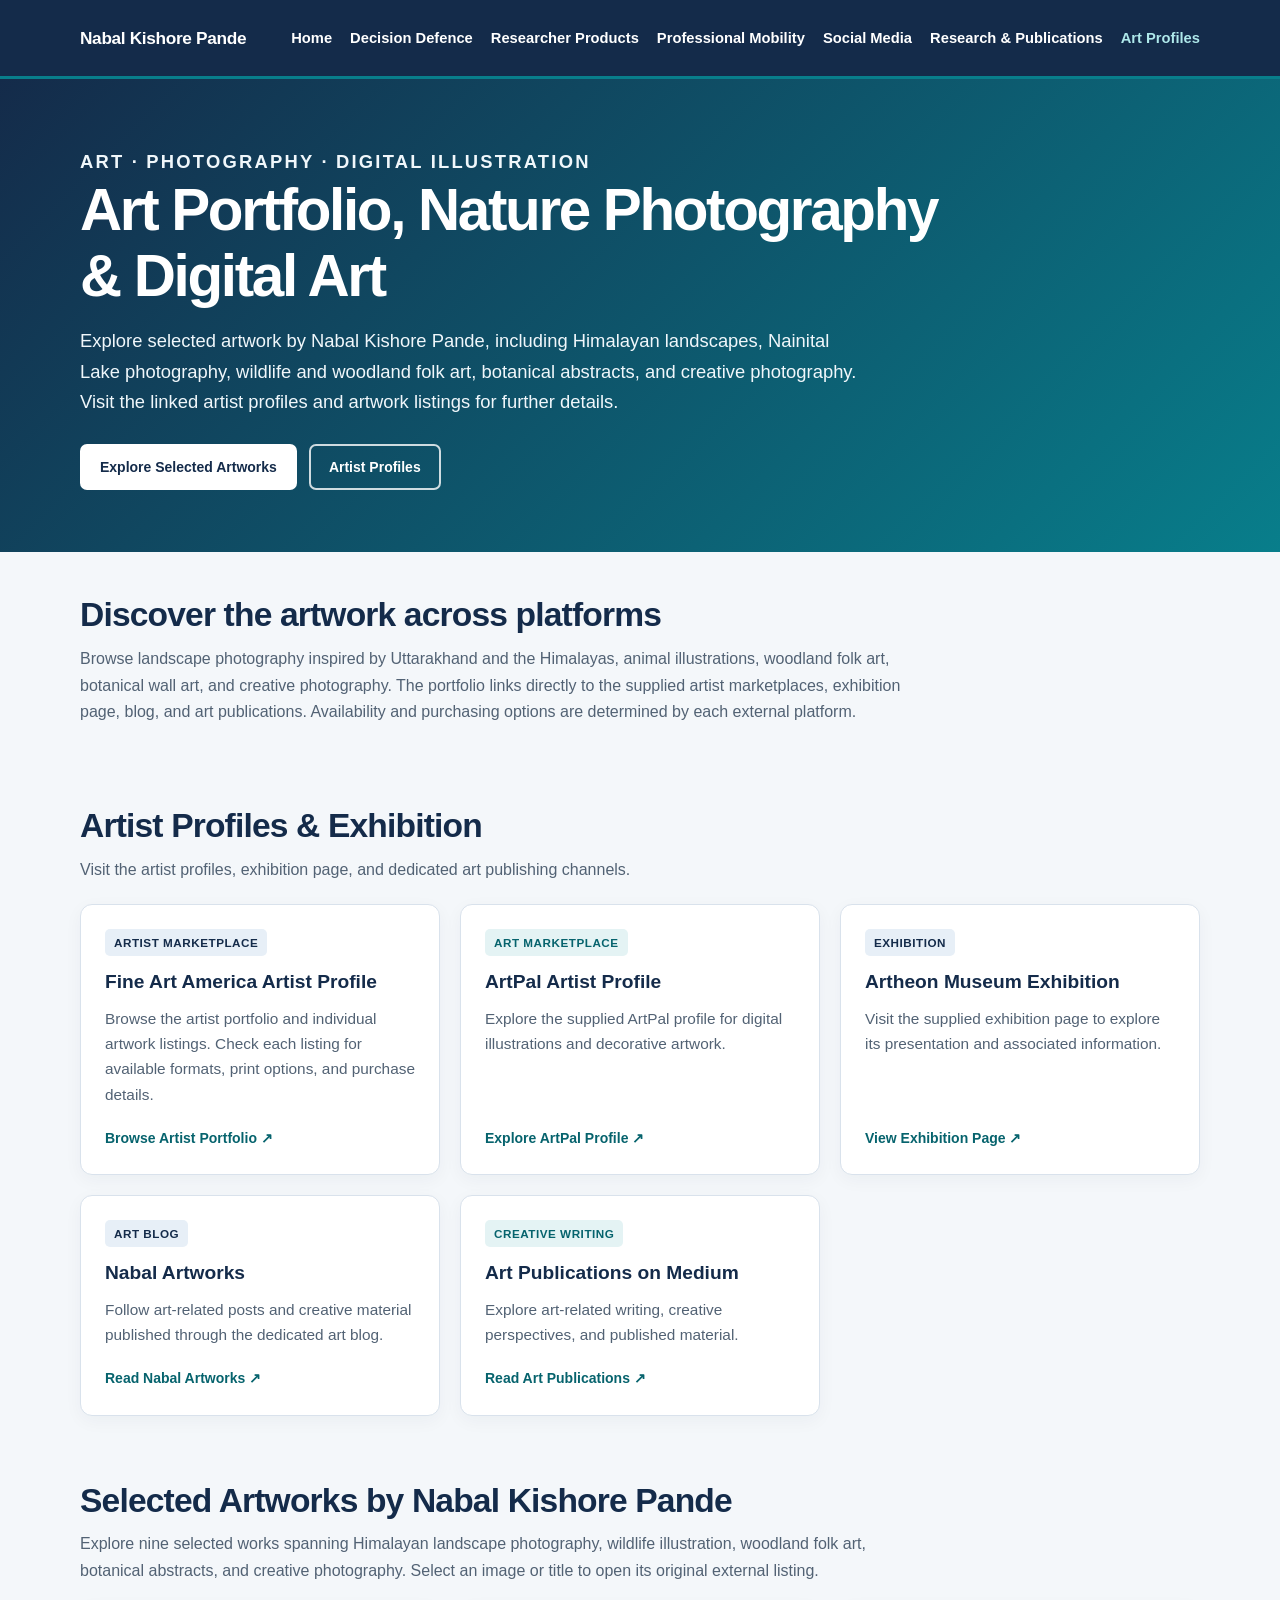
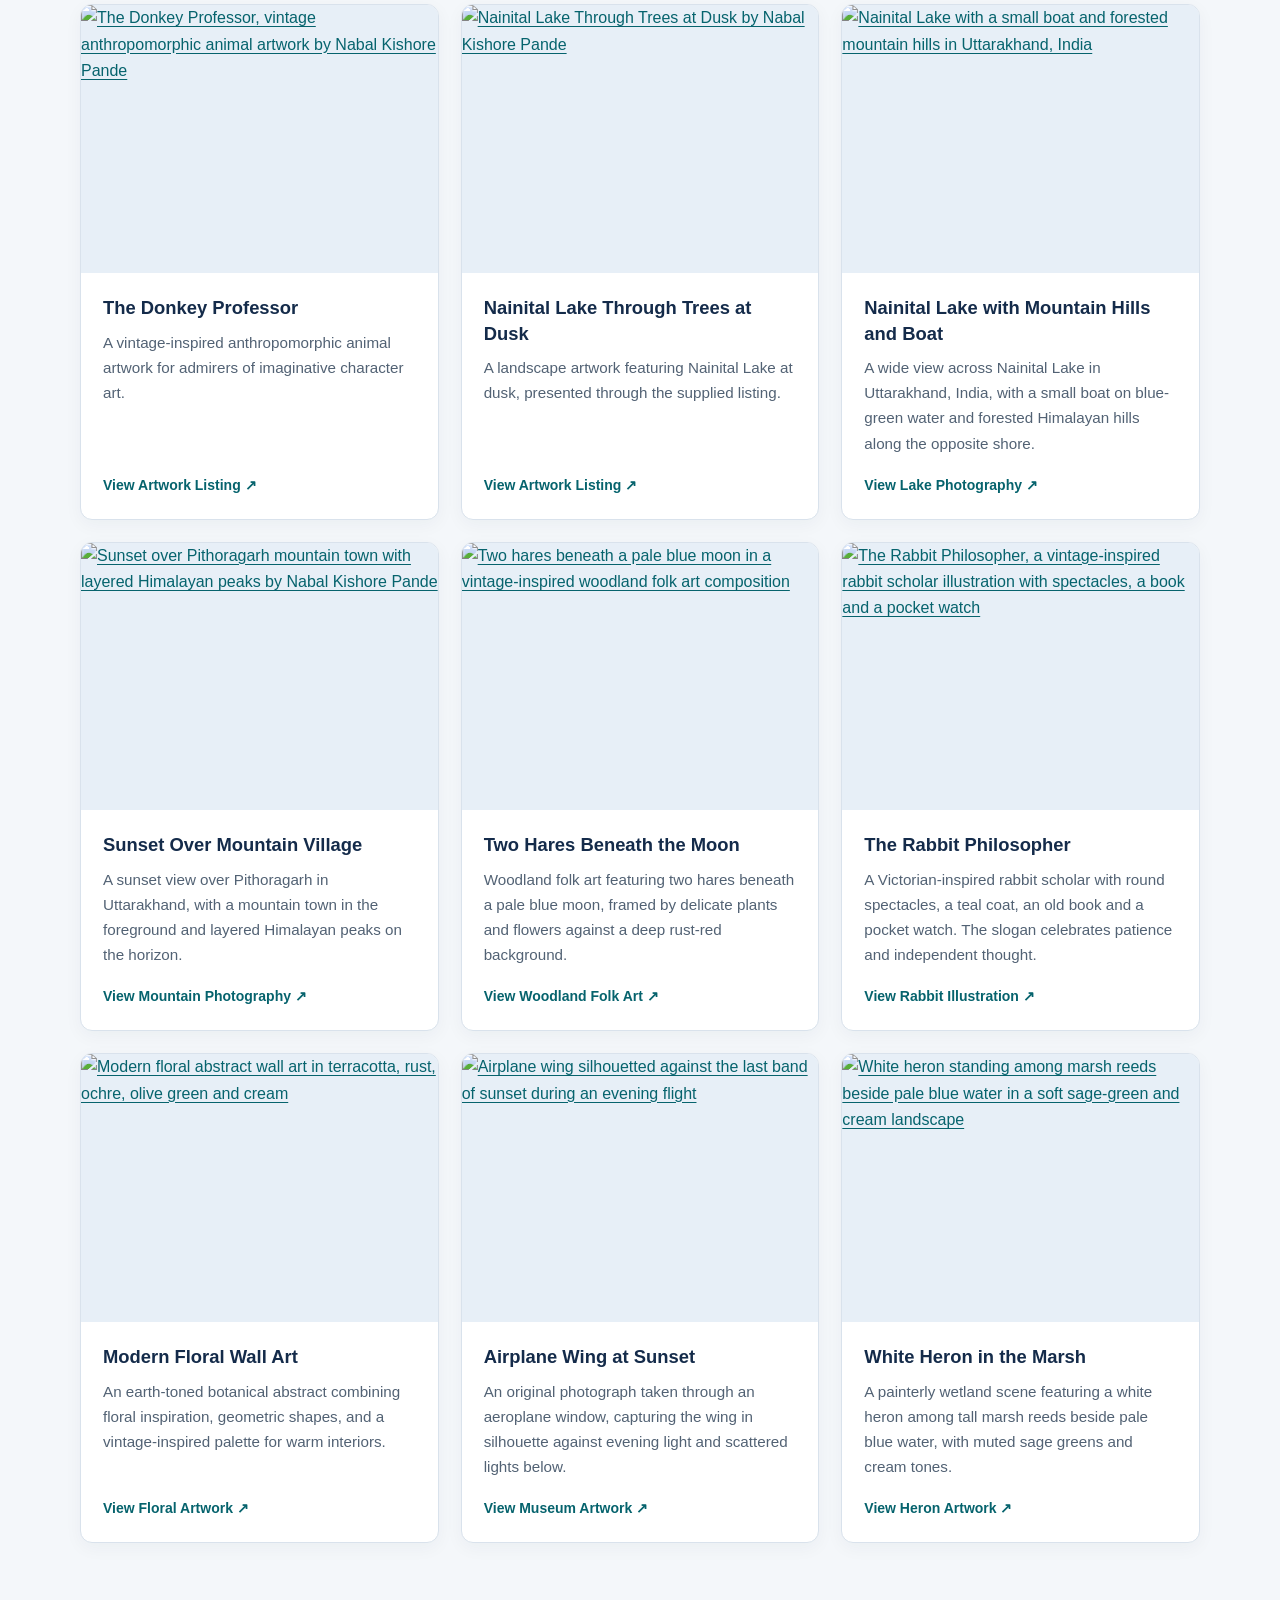
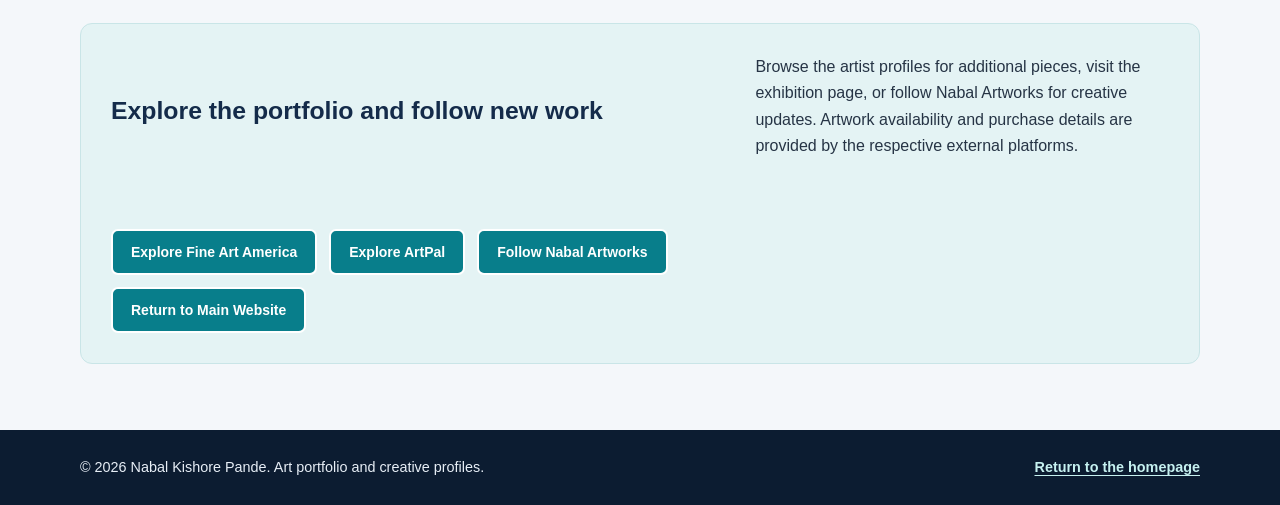
==== commit 59266a10: "Add structured data and expand art portfolio Updated the title and meta description for improved SEO" ====
--- a/art-profiles/index.html
+++ b/art-profiles/index.html
@@ -1,22 +1,181 @@
-
 <!DOCTYPE html>
 <html lang="en">
 <head>
   <meta charset="UTF-8">
   <meta name="viewport" content="width=device-width, initial-scale=1">
 
-  <title>Art Portfolio & Artist Profiles | Nabal Kishore Pande</title>
-  <meta name="description" content="Explore the art portfolio of Nabal Kishore Pande through Fine Art America, ArtPal, Artheon Museum, the Nabal Artworks blog, and Medium art publications. Discover artworks and creative projects.">
+  <title>Art Portfolio, Nature Photography & Digital Art | Nabal Kishore Pande</title>
+  <meta name="description" content="Explore the art portfolio of Nabal Kishore Pande: Himalayan landscape photography, wildlife and folk art, botanical wall art, and creative profiles on Fine Art America, ArtPal and Artheon Museum.">
+  <meta name="author" content="Nabal Kishore Pande">
   <meta name="robots" content="index, follow">
   <link rel="canonical" href="https://nabalkishorepande.github.io/art-profiles/">
   <meta name="theme-color" content="#142B4A">
 
   <meta property="og:type" content="website">
-  <meta property="og:title" content="Art Portfolio & Artist Profiles | Nabal Kishore Pande">
-  <meta property="og:description" content="Discover artwork, artist profiles, exhibition material, and creative writing by Nabal Kishore Pande.">
+  <meta property="og:title" content="Art Portfolio, Nature Photography & Digital Art | Nabal Kishore Pande">
+  <meta property="og:description" content="Discover Himalayan landscapes, wildlife illustrations, vintage-inspired digital art and botanical wall art by Nabal Kishore Pande.">
   <meta property="og:url" content="https://nabalkishorepande.github.io/art-profiles/">
 
+  <meta name="twitter:card" content="summary_large_image">
+  <meta name="twitter:title" content="Art Portfolio | Nabal Kishore Pande">
+  <meta name="twitter:description" content="Explore landscape photography, wildlife art, digital illustrations and creative profiles by Nabal Kishore Pande.">
+
   <link rel="stylesheet" href="/styles.css">
+
+  <script type="application/ld+json">
+  {
+    "@context": "https://schema.org",
+    "@graph": [
+      {
+        "@type": "Person",
+        "@id": "https://nabalkishorepande.github.io/#person",
+        "name": "Nabal Kishore Pande",
+        "url": "https://nabalkishorepande.github.io/",
+        "jobTitle": ["Author", "Independent Researcher", "Artist"],
+        "sameAs": [
+          "https://fineartamerica.com/profiles/nabalkishore-pande",
+          "https://www.artpal.com/nabal_kishore",
+          "https://www.artheonmuseum.org/exhibitions/107",
+          "https://nabalartworks.blogspot.com/",
+          "https://medium.com/@nabal-kishore-pande-art",
+          "https://www.linkedin.com/in/nabal-kishore-pande/"
+        ]
+      },
+      {
+        "@type": "CollectionPage",
+        "@id": "https://nabalkishorepande.github.io/art-profiles/#webpage",
+        "url": "https://nabalkishorepande.github.io/art-profiles/",
+        "name": "Art Portfolio, Nature Photography and Digital Art",
+        "description": "An artist portfolio featuring Himalayan landscape photography, wildlife and folk-inspired digital art, botanical wall art, and creative profiles.",
+        "inLanguage": "en",
+        "about": {
+          "@id": "https://nabalkishorepande.github.io/#person"
+        },
+        "mainEntity": {
+          "@id": "https://nabalkishorepande.github.io/art-profiles/#artwork-list"
+        }
+      },
+      {
+        "@type": "ItemList",
+        "@id": "https://nabalkishorepande.github.io/art-profiles/#artwork-list",
+        "name": "Selected Artworks by Nabal Kishore Pande",
+        "description": "Selected landscape photographs, wildlife illustrations, digital art and botanical artwork.",
+        "numberOfItems": 9,
+        "itemListOrder": "https://schema.org/ItemListOrderAscending",
+        "itemListElement": [
+          {
+            "@type": "ListItem",
+            "position": 1,
+            "item": {
+              "@type": "VisualArtwork",
+              "name": "The Donkey Professor",
+              "artform": "Digital art",
+              "creator": {"@id": "https://nabalkishorepande.github.io/#person"},
+              "url": "https://fineartamerica.com/featured/the-donkey-professor-vintage-anthropomorphic-animal-art-nabal-kishore-pande.html",
+              "image": "https://images.fineartamerica.com/images/artworkimages/mediumlarge/3/the-donkey-professor-vintage-anthropomorphic-animal-art-nabal-kishore-pande.jpg"
+            }
+          },
+          {
+            "@type": "ListItem",
+            "position": 2,
+            "item": {
+              "@type": "VisualArtwork",
+              "name": "Nainital Lake Through Trees at Dusk",
+              "artform": "Landscape artwork",
+              "creator": {"@id": "https://nabalkishorepande.github.io/#person"},
+              "url": "https://fineartamerica.com/featured/nainital-lake-through-trees-at-dusk-nabal-kishore-pande.html",
+              "image": "https://images.fineartamerica.com/images/artworkimages/mediumlarge/3/nainital-lake-through-trees-at-dusk-nabal-kishore-pande.jpg"
+            }
+          },
+          {
+            "@type": "ListItem",
+            "position": 3,
+            "item": {
+              "@type": "VisualArtwork",
+              "name": "Nainital Lake with Mountain Hills and Boat",
+              "artform": "Photography",
+              "creator": {"@id": "https://nabalkishorepande.github.io/#person"},
+              "url": "https://fineartamerica.com/featured/nainital-lake-with-mountain-hills-and-boat-nabal-kishore-pande.html",
+              "image": "https://images.fineartamerica.com/images/artworkimages/mediumlarge/3/nainital-lake-with-mountain-hills-and-boat-nabal-kishore-pande.jpg"
+            }
+          },
+          {
+            "@type": "ListItem",
+            "position": 4,
+            "item": {
+              "@type": "VisualArtwork",
+              "name": "Sunset Over Mountain Village",
+              "artform": "Photography",
+              "creator": {"@id": "https://nabalkishorepande.github.io/#person"},
+              "url": "https://fineartamerica.com/featured/sunset-over-mountain-village-nabal-kishore-pande.html",
+              "image": "https://images.fineartamerica.com/images/artworkimages/mediumlarge/3/sunset-over-mountain-village-nabal-kishore-pande.jpg"
+            }
+          },
+          {
+            "@type": "ListItem",
+            "position": 5,
+            "item": {
+              "@type": "VisualArtwork",
+              "name": "Two Hares Beneath the Moon Woodland Folk Art",
+              "artform": "Digital art",
+              "creator": {"@id": "https://nabalkishorepande.github.io/#person"},
+              "url": "https://fineartamerica.com/featured/two-hares-beneath-the-moon-woodland-folk-art-nabal-kishore-pande.html",
+              "image": "https://images.fineartamerica.com/images/artworkimages/mediumlarge/3/two-hares-beneath-the-moon-woodland-folk-art-nabal-kishore-pande.jpg"
+            }
+          },
+          {
+            "@type": "ListItem",
+            "position": 6,
+            "item": {
+              "@type": "VisualArtwork",
+              "name": "The Rabbit Philosopher",
+              "artform": "Digital illustration",
+              "creator": {"@id": "https://nabalkishorepande.github.io/#person"},
+              "url": "https://www.ArtPal.com/nabal_kishore?i=302484-16&r=302484",
+              "image": "https://img.artpal.com/484203/16-39-29t.jpg"
+            }
+          },
+          {
+            "@type": "ListItem",
+            "position": 7,
+            "item": {
+              "@type": "VisualArtwork",
+              "name": "Modern Floral Wall Art",
+              "artform": "Botanical abstract art",
+              "creator": {"@id": "https://nabalkishorepande.github.io/#person"},
+              "url": "https://www.artpal.com/nabal_kishore?i=302484-13",
+              "image": "https://img.artpal.com/484203/13-33-39t.jpg"
+            }
+          },
+          {
+            "@type": "ListItem",
+            "position": 8,
+            "item": {
+              "@type": "VisualArtwork",
+              "name": "Airplane Wing at Sunset",
+              "artform": "Photography",
+              "creator": {"@id": "https://nabalkishorepande.github.io/#person"},
+              "url": "https://www.artheonmuseum.org/artwork/airplane-wing-at-sunset-d2d956",
+              "image": "https://images.artheonmuseum.org/ugc/images/preview/27ee17fe-a9cb-49ea-a24c-de13b905c237.webp"
+            }
+          },
+          {
+            "@type": "ListItem",
+            "position": 9,
+            "item": {
+              "@type": "VisualArtwork",
+              "name": "White Heron in the Marsh Blue and Sage Landscape",
+              "artform": "Digital art",
+              "creator": {"@id": "https://nabalkishorepande.github.io/#person"},
+              "url": "https://fineartamerica.com/featured/white-heron-in-the-marsh-blue-and-sage-landscape-nabal-kishore-pande.html",
+              "image": "https://render.fineartamerica.com/images/rendered/default/canvas-print/6.5/10/mirror/break/images/artworkimages/medium/3/white-heron-in-the-marsh-blue-and-sage-landscape-nabal-kishore-pande-canvas-print.jpg"
+            }
+          }
+        ]
+      }
+    ]
+  }
+  </script>
 
   <style>
     :root {
@@ -33,13 +192,9 @@
       --soft-teal: #E4F3F4;
     }
 
-    * {
-      box-sizing: border-box;
-    }
-
-    html {
-      scroll-behavior: smooth;
-    }
+    * { box-sizing: border-box; }
+
+    html { scroll-behavior: smooth; }
 
     body {
       margin: 0;
@@ -126,7 +281,7 @@
     }
 
     .hero h1 {
-      max-width: 850px;
+      max-width: 900px;
       margin: 0 0 18px;
       font-size: clamp(2.15rem, 5vw, 3.65rem);
       line-height: 1.12;
@@ -162,9 +317,7 @@
       line-height: 1.3;
     }
 
-    .button:hover {
-      background: #EAF7F7;
-    }
+    .button:hover { background: #EAF7F7; }
 
     .button-outline {
       border-color: rgba(255, 255, 255, 0.8);
@@ -177,9 +330,7 @@
       color: var(--white);
     }
 
-    main {
-      padding: 42px 0 66px;
-    }
+    main { padding: 42px 0 66px; }
 
     .intro {
       max-width: 860px;
@@ -266,22 +417,29 @@
       text-decoration: none;
     }
 
-    .card-link:hover {
-      text-decoration: underline;
-    }
+    .card-link:hover { text-decoration: underline; }
 
     .artwork-grid {
       display: grid;
-      grid-template-columns: repeat(2, minmax(0, 1fr));
+      grid-template-columns: repeat(3, minmax(0, 1fr));
       gap: 22px;
     }
 
     .artwork-card {
+      display: flex;
+      flex-direction: column;
       overflow: hidden;
+      min-width: 0;
       border: 1px solid var(--border);
       border-radius: 12px;
       background: var(--white);
       box-shadow: 0 5px 18px rgba(20, 43, 74, 0.045);
+    }
+
+    .artwork-image-link {
+      display: block;
+      overflow: hidden;
+      background: var(--soft-blue);
     }
 
     .artwork-card img {
@@ -289,17 +447,23 @@
       width: 100%;
       aspect-ratio: 4 / 3;
       object-fit: cover;
-      background: var(--soft-blue);
-    }
+      transition: transform 180ms ease;
+    }
+
+    .artwork-image-link:hover img { transform: scale(1.025); }
 
     .artwork-content {
+      display: flex;
+      flex: 1;
+      flex-direction: column;
+      align-items: flex-start;
       padding: 22px;
     }
 
     .artwork-content h3 {
       margin: 0 0 9px;
       color: var(--navy);
-      font-size: 1.2rem;
+      font-size: 1.15rem;
       line-height: 1.4;
     }
 
@@ -308,6 +472,8 @@
       color: var(--muted);
       font-size: 0.95rem;
     }
+
+    .artwork-content .card-link { margin-top: auto; }
 
     .feature-band {
       margin-top: 48px;
@@ -335,9 +501,7 @@
       color: var(--white);
     }
 
-    .feature-band .button:hover {
-      background: var(--teal-dark);
-    }
+    .feature-band .button:hover { background: var(--teal-dark); }
 
     .site-footer {
       padding: 26px 0;
@@ -360,14 +524,14 @@
       font-size: 0.9rem;
     }
 
-    .footer-inner a {
-      color: #C6F1F0;
+    .footer-inner a { color: #C6F1F0; }
+
+    @media (max-width: 980px) {
+      .artwork-grid { grid-template-columns: repeat(2, minmax(0, 1fr)); }
     }
 
     @media (max-width: 900px) {
-      .card-grid {
-        grid-template-columns: repeat(2, minmax(0, 1fr));
-      }
+      .card-grid { grid-template-columns: repeat(2, minmax(0, 1fr)); }
     }
 
     @media (max-width: 600px) {
@@ -382,21 +546,10 @@
         gap: 13px;
       }
 
-      .nav {
-        gap: 10px 14px;
-      }
-
-      .nav a {
-        font-size: 0.88rem;
-      }
-
-      .hero {
-        padding: 49px 0 44px;
-      }
-
-      main {
-        padding: 32px 0 48px;
-      }
+      .nav { gap: 10px 14px; }
+      .nav a { font-size: 0.88rem; }
+      .hero { padding: 49px 0 44px; }
+      main { padding: 32px 0 48px; }
 
       .card-grid,
       .artwork-grid {
@@ -404,23 +557,14 @@
         gap: 14px;
       }
 
-      .card {
-        padding: 21px;
-      }
-
-      .artwork-content {
-        padding: 19px;
-      }
-
-      .feature-band {
-        padding: 23px;
-      }
+      .card { padding: 21px; }
+      .artwork-content { padding: 19px; }
+      .feature-band { padding: 23px; }
     }
 
     @media (prefers-reduced-motion: reduce) {
-      html {
-        scroll-behavior: auto;
-      }
+      html { scroll-behavior: auto; }
+      .artwork-card img { transition: none; }
     }
   </style>
 </head>
@@ -446,18 +590,18 @@
 
   <section class="hero">
     <div class="page-shell">
-      <p class="eyebrow">Art · Visual Exploration · Creative Writing</p>
-      <h1>Art Portfolio & Creative Profiles</h1>
+      <p class="eyebrow">Art · Photography · Digital Illustration</p>
+      <h1>Art Portfolio, Nature Photography & Digital Art</h1>
       <p>
-        Explore the artwork and creative projects of Nabal Kishore Pande
-        through artist marketplaces, an exhibition page, and dedicated
-        publishing channels. Discover selected works, browse the portfolio,
-        and follow new creative material through the linked platforms.
+        Explore selected artwork by Nabal Kishore Pande, including Himalayan
+        landscapes, Nainital Lake photography, wildlife and woodland folk art,
+        botanical abstracts, and creative photography. Visit the linked artist
+        profiles and artwork listings for further details.
       </p>
 
       <div class="hero-actions">
-        <a class="button" href="#artist-profiles">Explore Artist Profiles</a>
-        <a class="button button-outline" href="#selected-artworks">View Selected Artworks</a>
+        <a class="button" href="#selected-artworks">Explore Selected Artworks</a>
+        <a class="button button-outline" href="#artist-profiles">Artist Profiles</a>
       </div>
     </div>
   </section>
@@ -467,10 +611,11 @@
       <section class="intro" aria-labelledby="art-overview-heading">
         <h2 id="art-overview-heading">Discover the artwork across platforms</h2>
         <p>
-          Use the artist profiles to browse available work, the exhibition link
-          to explore the supplied museum page, and the publishing channels to
-          follow creative projects and art-related writing. Availability,
-          presentation, and purchasing options are determined by each external
+          Browse landscape photography inspired by Uttarakhand and the Himalayas,
+          animal illustrations, woodland folk art, botanical wall art, and
+          creative photography. The portfolio links directly to the supplied
+          artist marketplaces, exhibition page, blog, and art publications.
+          Availability and purchasing options are determined by each external
           platform.
         </p>
       </section>
@@ -478,10 +623,7 @@
       <section class="section" id="artist-profiles" aria-labelledby="profiles-heading">
         <div class="section-heading">
           <h2 id="profiles-heading">Artist Profiles & Exhibition</h2>
-          <p>
-            Visit the official profile and exhibition destinations supplied
-            for this portfolio.
-          </p>
+          <p>Visit the artist profiles, exhibition page, and dedicated art publishing channels.</p>
         </div>
 
         <div class="card-grid">
@@ -489,168 +631,193 @@
             <span class="tag">Artist Marketplace</span>
             <h3>Fine Art America Artist Profile</h3>
             <p>
-              Browse the artist profile and discover artwork presented through
-              Fine Art America. Check individual listings for available formats,
-              print options, and purchase details.
+              Browse the artist portfolio and individual artwork listings.
+              Check each listing for available formats, print options, and
+              purchase details.
             </p>
-            <a class="card-link"
-               href="https://fineartamerica.com/profiles/nabalkishore-pande"
-               target="_blank" rel="noopener noreferrer">
-              Browse Artist Portfolio ↗
-            </a>
+            <a class="card-link" href="https://fineartamerica.com/profiles/nabalkishore-pande" target="_blank" rel="noopener noreferrer">Browse Artist Portfolio ↗</a>
           </article>
 
           <article class="card">
             <span class="tag">Art Marketplace</span>
             <h3>ArtPal Artist Profile</h3>
-            <p>
-              Explore the linked ArtPal artist profile for available artwork
-              and creative offerings.
-            </p>
-            <a class="card-link"
-               href="https://www.artpal.com/nabal_kishore"
-               target="_blank" rel="noopener noreferrer">
-              Explore ArtPal Profile ↗
-            </a>
+            <p>Explore the supplied ArtPal profile for digital illustrations and decorative artwork.</p>
+            <a class="card-link" href="https://www.artpal.com/nabal_kishore" target="_blank" rel="noopener noreferrer">Explore ArtPal Profile ↗</a>
           </article>
 
           <article class="card">
             <span class="tag">Exhibition</span>
             <h3>Artheon Museum Exhibition</h3>
-            <p>
-              Visit the supplied Artheon Museum exhibition page to explore
-              the exhibition information and associated presentation.
-            </p>
-            <a class="card-link"
-               href="https://www.artheonmuseum.org/exhibitions/107"
-               target="_blank" rel="noopener noreferrer">
-              View Exhibition Page ↗
-            </a>
-          </article>
-        </div>
-      </section>
-
-      <section class="section" id="creative-publishing" aria-labelledby="publishing-heading">
-        <div class="section-heading">
-          <h2 id="publishing-heading">Art Blog & Creative Writing</h2>
-          <p>
-            Follow the dedicated art blog and Medium page for creative
-            publications and art-related material.
-          </p>
-        </div>
-
-        <div class="card-grid">
+            <p>Visit the supplied exhibition page to explore its presentation and associated information.</p>
+            <a class="card-link" href="https://www.artheonmuseum.org/exhibitions/107" target="_blank" rel="noopener noreferrer">View Exhibition Page ↗</a>
+          </article>
+
           <article class="card">
             <span class="tag">Art Blog</span>
             <h3>Nabal Artworks</h3>
-            <p>
-              Visit the dedicated Nabal Artworks blog to explore art-related
-              posts and creative material published through Blogger.
-            </p>
-            <a class="card-link"
-               href="https://nabalartworks.blogspot.com/"
-               target="_blank" rel="noopener noreferrer">
-              Read Nabal Artworks ↗
-            </a>
+            <p>Follow art-related posts and creative material published through the dedicated art blog.</p>
+            <a class="card-link" href="https://nabalartworks.blogspot.com/" target="_blank" rel="noopener noreferrer">Read Nabal Artworks ↗</a>
           </article>
 
           <article class="card">
-            <span class="tag">Art & Essays</span>
-            <h3>Medium Art Publications</h3>
-            <p>
-              Explore the dedicated Medium page for art-related writing,
-              creative perspectives, and published material.
-            </p>
-            <a class="card-link"
-               href="https://medium.com/@nabal-kishore-pande-art"
-               target="_blank" rel="noopener noreferrer">
-              Read Art Publications on Medium ↗
-            </a>
+            <span class="tag">Creative Writing</span>
+            <h3>Art Publications on Medium</h3>
+            <p>Explore art-related writing, creative perspectives, and published material.</p>
+            <a class="card-link" href="https://medium.com/@nabal-kishore-pande-art" target="_blank" rel="noopener noreferrer">Read Art Publications ↗</a>
           </article>
         </div>
       </section>
 
       <section class="section" id="selected-artworks" aria-labelledby="artworks-heading">
         <div class="section-heading">
-          <h2 id="artworks-heading">Selected Artworks</h2>
+          <h2 id="artworks-heading">Selected Artworks by Nabal Kishore Pande</h2>
           <p>
-            A small selection of works with supplied artwork images and
-            individual listing links. Open a listing to view its full details.
+            Explore nine selected works spanning Himalayan landscape photography,
+            wildlife illustration, woodland folk art, botanical abstracts,
+            and creative photography. Select an image or title to open its
+            original external listing.
           </p>
         </div>
 
         <div class="artwork-grid">
           <article class="artwork-card">
-            <a href="https://fineartamerica.com/featured/the-donkey-professor-vintage-anthropomorphic-animal-art-nabal-kishore-pande.html"
-               target="_blank" rel="noopener noreferrer"
-               aria-label="View The Donkey Professor artwork listing">
-              <img
-                src="https://images.fineartamerica.com/images/artworkimages/mediumlarge/3/the-donkey-professor-vintage-anthropomorphic-animal-art-nabal-kishore-pande.jpg"
-                alt="The Donkey Professor, vintage anthropomorphic animal artwork by Nabal Kishore Pande"
-                loading="lazy"
-                decoding="async">
+            <a class="artwork-image-link" href="https://fineartamerica.com/featured/the-donkey-professor-vintage-anthropomorphic-animal-art-nabal-kishore-pande.html" target="_blank" rel="noopener noreferrer" aria-label="View The Donkey Professor artwork">
+              <img src="https://images.fineartamerica.com/images/artworkimages/mediumlarge/3/the-donkey-professor-vintage-anthropomorphic-animal-art-nabal-kishore-pande.jpg" alt="The Donkey Professor, vintage anthropomorphic animal artwork by Nabal Kishore Pande" loading="lazy" decoding="async">
             </a>
             <div class="artwork-content">
               <h3>The Donkey Professor</h3>
-              <p>
-                A vintage-style anthropomorphic animal artwork, presented
-                through the supplied Fine Art America listing.
-              </p>
-              <a class="card-link"
-                 href="https://fineartamerica.com/featured/the-donkey-professor-vintage-anthropomorphic-animal-art-nabal-kishore-pande.html"
-                 target="_blank" rel="noopener noreferrer">
-                View Artwork Listing ↗
-              </a>
+              <p>A vintage-inspired anthropomorphic animal artwork for admirers of imaginative character art.</p>
+              <a class="card-link" href="https://fineartamerica.com/featured/the-donkey-professor-vintage-anthropomorphic-animal-art-nabal-kishore-pande.html" target="_blank" rel="noopener noreferrer">View Artwork Listing ↗</a>
             </div>
           </article>
 
           <article class="artwork-card">
-            <a href="https://fineartamerica.com/featured/nainital-lake-through-trees-at-dusk-nabal-kishore-pande.html"
-               target="_blank" rel="noopener noreferrer"
-               aria-label="View Nainital Lake Through Trees at Dusk artwork listing">
-              <img
-                src="https://images.fineartamerica.com/images/artworkimages/mediumlarge/3/nainital-lake-through-trees-at-dusk-nabal-kishore-pande.jpg"
-                alt="Nainital Lake Through Trees at Dusk by Nabal Kishore Pande"
-                loading="lazy"
-                decoding="async">
+            <a class="artwork-image-link" href="https://fineartamerica.com/featured/nainital-lake-through-trees-at-dusk-nabal-kishore-pande.html" target="_blank" rel="noopener noreferrer" aria-label="View Nainital Lake Through Trees at Dusk">
+              <img src="https://images.fineartamerica.com/images/artworkimages/mediumlarge/3/nainital-lake-through-trees-at-dusk-nabal-kishore-pande.jpg" alt="Nainital Lake Through Trees at Dusk by Nabal Kishore Pande" loading="lazy" decoding="async">
             </a>
             <div class="artwork-content">
               <h3>Nainital Lake Through Trees at Dusk</h3>
+              <p>A landscape artwork featuring Nainital Lake at dusk, presented through the supplied listing.</p>
+              <a class="card-link" href="https://fineartamerica.com/featured/nainital-lake-through-trees-at-dusk-nabal-kishore-pande.html" target="_blank" rel="noopener noreferrer">View Artwork Listing ↗</a>
+            </div>
+          </article>
+
+          <article class="artwork-card">
+            <a class="artwork-image-link" href="https://fineartamerica.com/featured/nainital-lake-with-mountain-hills-and-boat-nabal-kishore-pande.html" target="_blank" rel="noopener noreferrer" aria-label="View Nainital Lake with Mountain Hills and Boat">
+              <img src="https://images.fineartamerica.com/images/artworkimages/mediumlarge/3/nainital-lake-with-mountain-hills-and-boat-nabal-kishore-pande.jpg" alt="Nainital Lake with a small boat and forested mountain hills in Uttarakhand, India" loading="lazy" decoding="async">
+            </a>
+            <div class="artwork-content">
+              <h3>Nainital Lake with Mountain Hills and Boat</h3>
               <p>
-                A landscape artwork featuring Nainital Lake at dusk, available
-                through the supplied Fine Art America listing.
+                A wide view across Nainital Lake in Uttarakhand, India, with
+                a small boat on blue-green water and forested Himalayan hills
+                along the opposite shore.
               </p>
-              <a class="card-link"
-                 href="https://fineartamerica.com/featured/nainital-lake-through-trees-at-dusk-nabal-kishore-pande.html"
-                 target="_blank" rel="noopener noreferrer">
-                View Artwork Listing ↗
-              </a>
+              <a class="card-link" href="https://fineartamerica.com/featured/nainital-lake-with-mountain-hills-and-boat-nabal-kishore-pande.html" target="_blank" rel="noopener noreferrer">View Lake Photography ↗</a>
+            </div>
+          </article>
+
+          <article class="artwork-card">
+            <a class="artwork-image-link" href="https://fineartamerica.com/featured/sunset-over-mountain-village-nabal-kishore-pande.html" target="_blank" rel="noopener noreferrer" aria-label="View Sunset Over Mountain Village">
+              <img src="https://images.fineartamerica.com/images/artworkimages/mediumlarge/3/sunset-over-mountain-village-nabal-kishore-pande.jpg" alt="Sunset over Pithoragarh mountain town with layered Himalayan peaks by Nabal Kishore Pande" loading="lazy" decoding="async">
+            </a>
+            <div class="artwork-content">
+              <h3>Sunset Over Mountain Village</h3>
+              <p>
+                A sunset view over Pithoragarh in Uttarakhand, with a mountain
+                town in the foreground and layered Himalayan peaks on the horizon.
+              </p>
+              <a class="card-link" href="https://fineartamerica.com/featured/sunset-over-mountain-village-nabal-kishore-pande.html" target="_blank" rel="noopener noreferrer">View Mountain Photography ↗</a>
+            </div>
+          </article>
+
+          <article class="artwork-card">
+            <a class="artwork-image-link" href="https://fineartamerica.com/featured/two-hares-beneath-the-moon-woodland-folk-art-nabal-kishore-pande.html" target="_blank" rel="noopener noreferrer" aria-label="View Two Hares Beneath the Moon Woodland Folk Art">
+              <img src="https://images.fineartamerica.com/images/artworkimages/mediumlarge/3/two-hares-beneath-the-moon-woodland-folk-art-nabal-kishore-pande.jpg" alt="Two hares beneath a pale blue moon in a vintage-inspired woodland folk art composition" loading="lazy" decoding="async">
+            </a>
+            <div class="artwork-content">
+              <h3>Two Hares Beneath the Moon</h3>
+              <p>
+                Woodland folk art featuring two hares beneath a pale blue moon,
+                framed by delicate plants and flowers against a deep rust-red background.
+              </p>
+              <a class="card-link" href="https://fineartamerica.com/featured/two-hares-beneath-the-moon-woodland-folk-art-nabal-kishore-pande.html" target="_blank" rel="noopener noreferrer">View Woodland Folk Art ↗</a>
+            </div>
+          </article>
+
+          <article class="artwork-card">
+            <a class="artwork-image-link" href="https://www.ArtPal.com/nabal_kishore?i=302484-16&r=302484" target="_blank" rel="noopener noreferrer" aria-label="View The Rabbit Philosopher">
+              <img src="https://img.artpal.com/484203/16-39-29t.jpg" alt="The Rabbit Philosopher, a vintage-inspired rabbit scholar illustration with spectacles, a book and a pocket watch" loading="lazy" decoding="async">
+            </a>
+            <div class="artwork-content">
+              <h3>The Rabbit Philosopher</h3>
+              <p>
+                A Victorian-inspired rabbit scholar with round spectacles,
+                a teal coat, an old book and a pocket watch. The slogan
+                celebrates patience and independent thought.
+              </p>
+              <a class="card-link" href="https://www.ArtPal.com/nabal_kishore?i=302484-16&r=302484" target="_blank" rel="noopener noreferrer">View Rabbit Illustration ↗</a>
+            </div>
+          </article>
+
+          <article class="artwork-card">
+            <a class="artwork-image-link" href="https://www.artpal.com/nabal_kishore?i=302484-13" target="_blank" rel="noopener noreferrer" aria-label="View Modern Floral Wall Art">
+              <img src="https://img.artpal.com/484203/13-33-39t.jpg" alt="Modern floral abstract wall art in terracotta, rust, ochre, olive green and cream" loading="lazy" decoding="async">
+            </a>
+            <div class="artwork-content">
+              <h3>Modern Floral Wall Art</h3>
+              <p>
+                An earth-toned botanical abstract combining floral inspiration,
+                geometric shapes, and a vintage-inspired palette for warm interiors.
+              </p>
+              <a class="card-link" href="https://www.artpal.com/nabal_kishore?i=302484-13" target="_blank" rel="noopener noreferrer">View Floral Artwork ↗</a>
+            </div>
+          </article>
+
+          <article class="artwork-card">
+            <a class="artwork-image-link" href="https://www.artheonmuseum.org/artwork/airplane-wing-at-sunset-d2d956" target="_blank" rel="noopener noreferrer" aria-label="View Airplane Wing at Sunset">
+              <img src="https://images.artheonmuseum.org/ugc/images/preview/27ee17fe-a9cb-49ea-a24c-de13b905c237.webp" alt="Airplane wing silhouetted against the last band of sunset during an evening flight" loading="lazy" decoding="async">
+            </a>
+            <div class="artwork-content">
+              <h3>Airplane Wing at Sunset</h3>
+              <p>
+                An original photograph taken through an aeroplane window,
+                capturing the wing in silhouette against evening light and
+                scattered lights below.
+              </p>
+              <a class="card-link" href="https://www.artheonmuseum.org/artwork/airplane-wing-at-sunset-d2d956" target="_blank" rel="noopener noreferrer">View Museum Artwork ↗</a>
+            </div>
+          </article>
+
+          <article class="artwork-card">
+            <a class="artwork-image-link" href="https://fineartamerica.com/featured/white-heron-in-the-marsh-blue-and-sage-landscape-nabal-kishore-pande.html" target="_blank" rel="noopener noreferrer" aria-label="View White Heron in the Marsh Blue and Sage Landscape">
+              <img src="https://render.fineartamerica.com/images/rendered/default/canvas-print/6.5/10/mirror/break/images/artworkimages/medium/3/white-heron-in-the-marsh-blue-and-sage-landscape-nabal-kishore-pande-canvas-print.jpg" alt="White heron standing among marsh reeds beside pale blue water in a soft sage-green and cream landscape" loading="lazy" decoding="async">
+            </a>
+            <div class="artwork-content">
+              <h3>White Heron in the Marsh</h3>
+              <p>
+                A painterly wetland scene featuring a white heron among tall
+                marsh reeds beside pale blue water, with muted sage greens
+                and cream tones.
+              </p>
+              <a class="card-link" href="https://fineartamerica.com/featured/white-heron-in-the-marsh-blue-and-sage-landscape-nabal-kishore-pande.html" target="_blank" rel="noopener noreferrer">View Heron Artwork ↗</a>
             </div>
           </article>
         </div>
       </section>
 
       <section class="feature-band" aria-labelledby="art-cta-heading">
-        <h2 id="art-cta-heading">Explore the portfolio or follow future work</h2>
+        <h2 id="art-cta-heading">Explore the portfolio and follow new work</h2>
         <p>
-          Visit the artist profiles to browse available pieces, explore the
-          exhibition page, or follow the blog and Medium channel for additional
-          creative material.
+          Browse the artist profiles for additional pieces, visit the exhibition
+          page, or follow Nabal Artworks for creative updates. Artwork availability
+          and purchase details are provided by the respective external platforms.
         </p>
         <div class="hero-actions">
-          <a class="button"
-             href="https://fineartamerica.com/profiles/nabalkishore-pande"
-             target="_blank" rel="noopener noreferrer">
-            Explore the Art Portfolio
-          </a>
-          <a class="button"
-             href="https://nabalartworks.blogspot.com/"
-             target="_blank" rel="noopener noreferrer">
-            Follow Nabal Artworks
-          </a>
-          <a class="button" href="/">
-            Return to Main Website
-          </a>
+          <a class="button" href="https://fineartamerica.com/profiles/nabalkishore-pande" target="_blank" rel="noopener noreferrer">Explore Fine Art America</a>
+          <a class="button" href="https://www.artpal.com/nabal_kishore" target="_blank" rel="noopener noreferrer">Explore ArtPal</a>
+          <a class="button" href="https://nabalartworks.blogspot.com/" target="_blank" rel="noopener noreferrer">Follow Nabal Artworks</a>
+          <a class="button" href="/" >Return to Main Website</a>
         </div>
       </section>
     </div>
